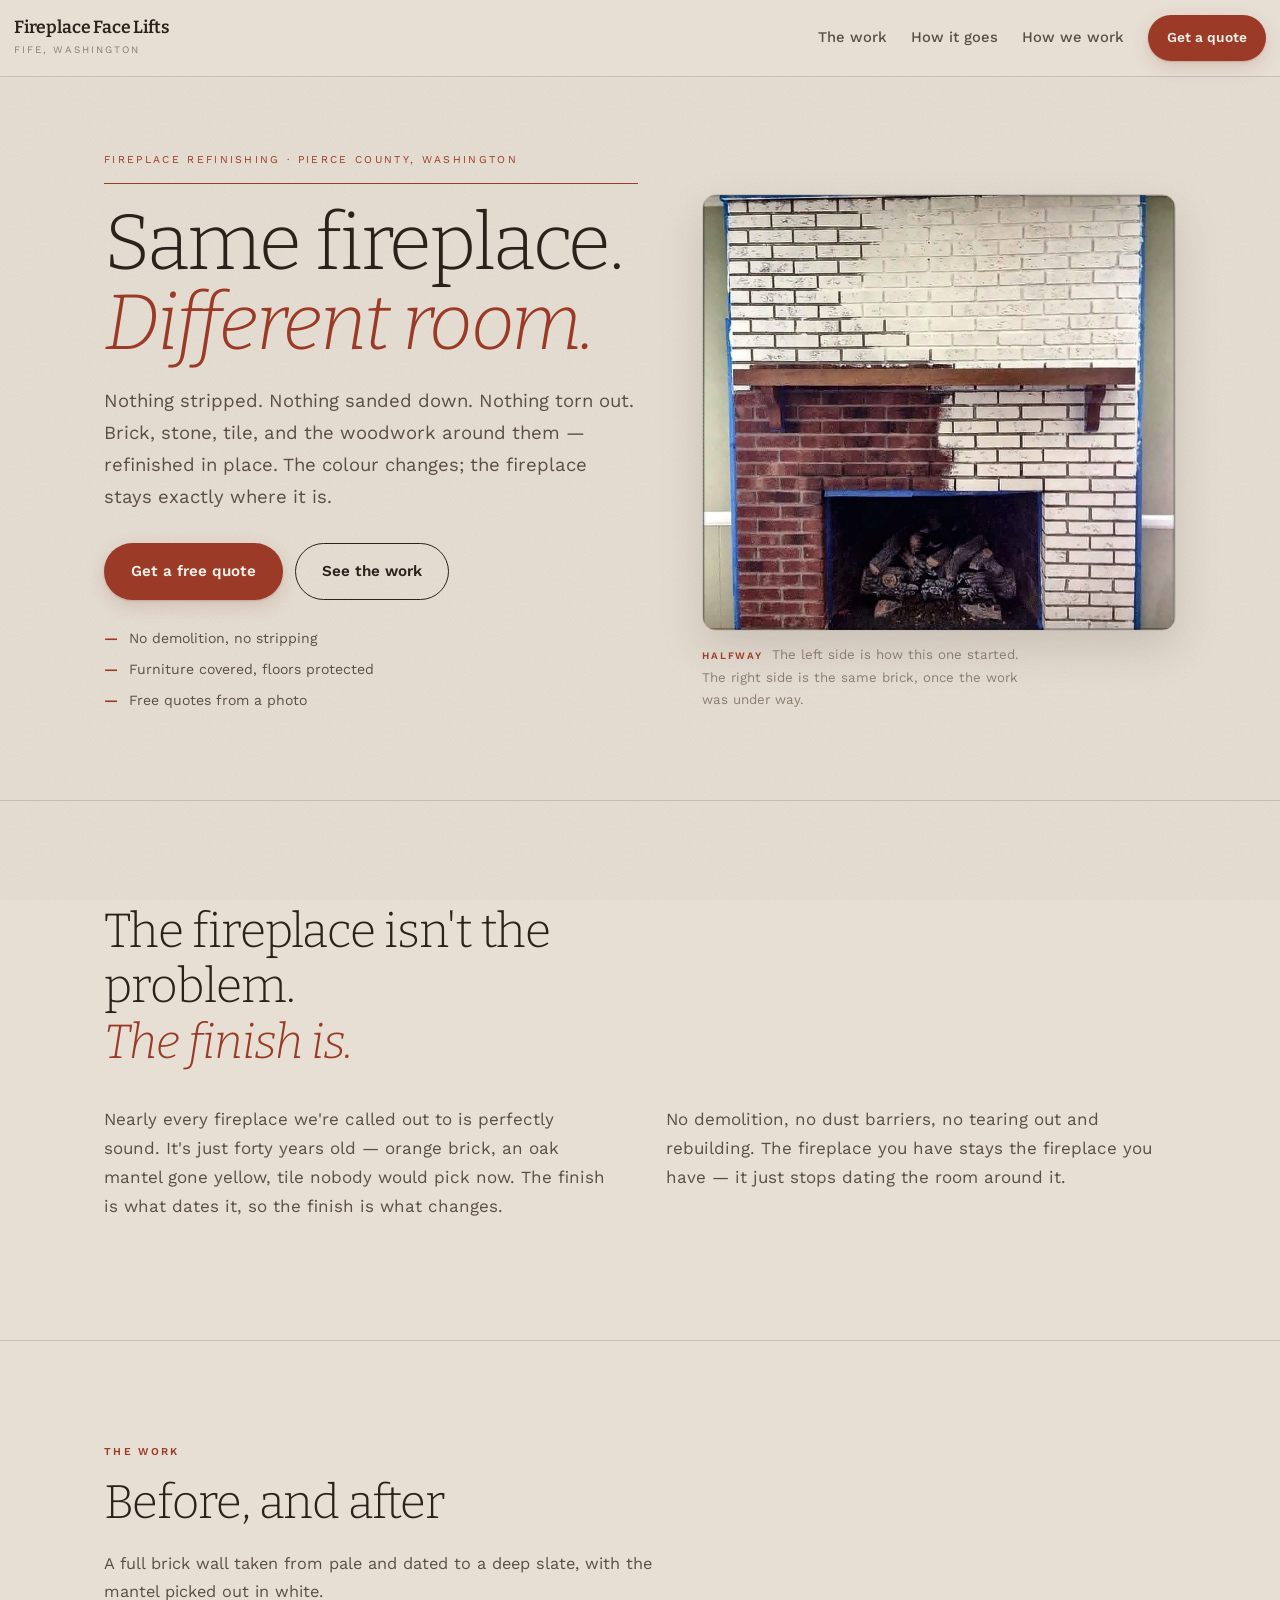
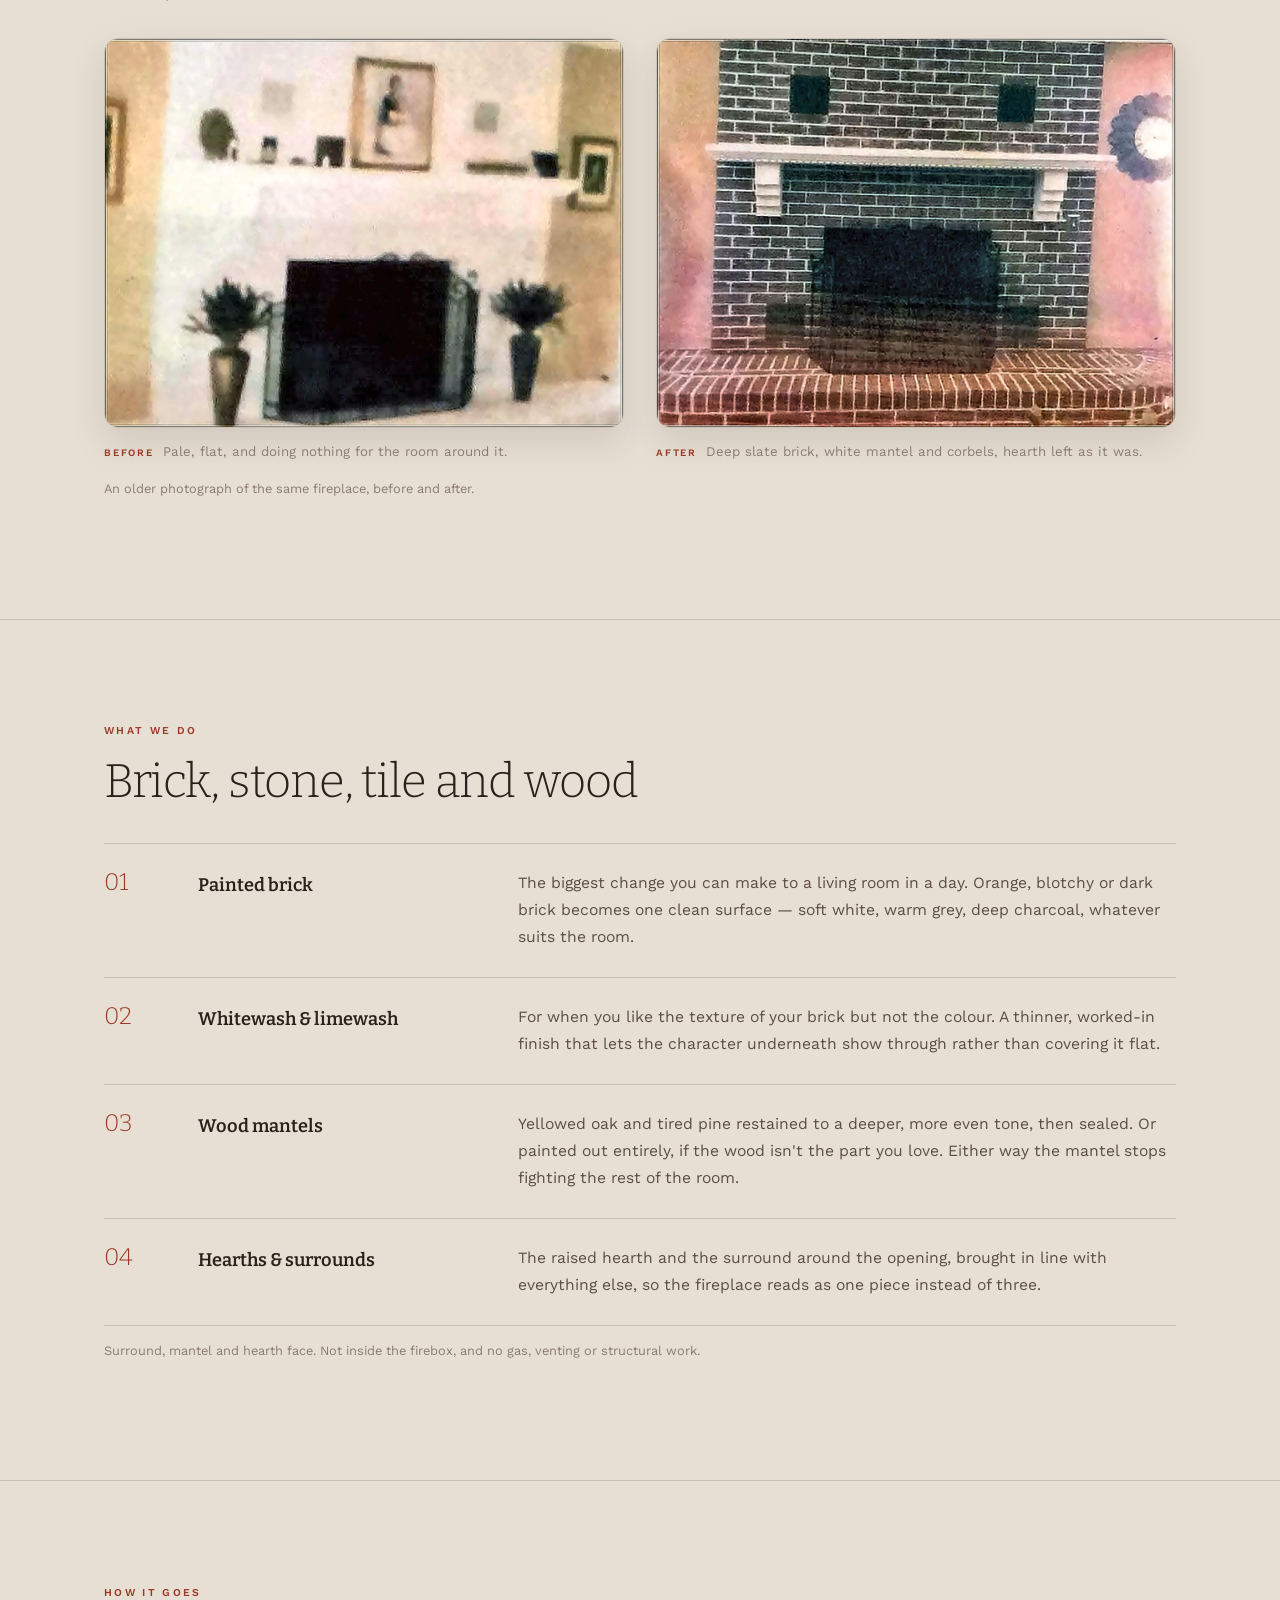
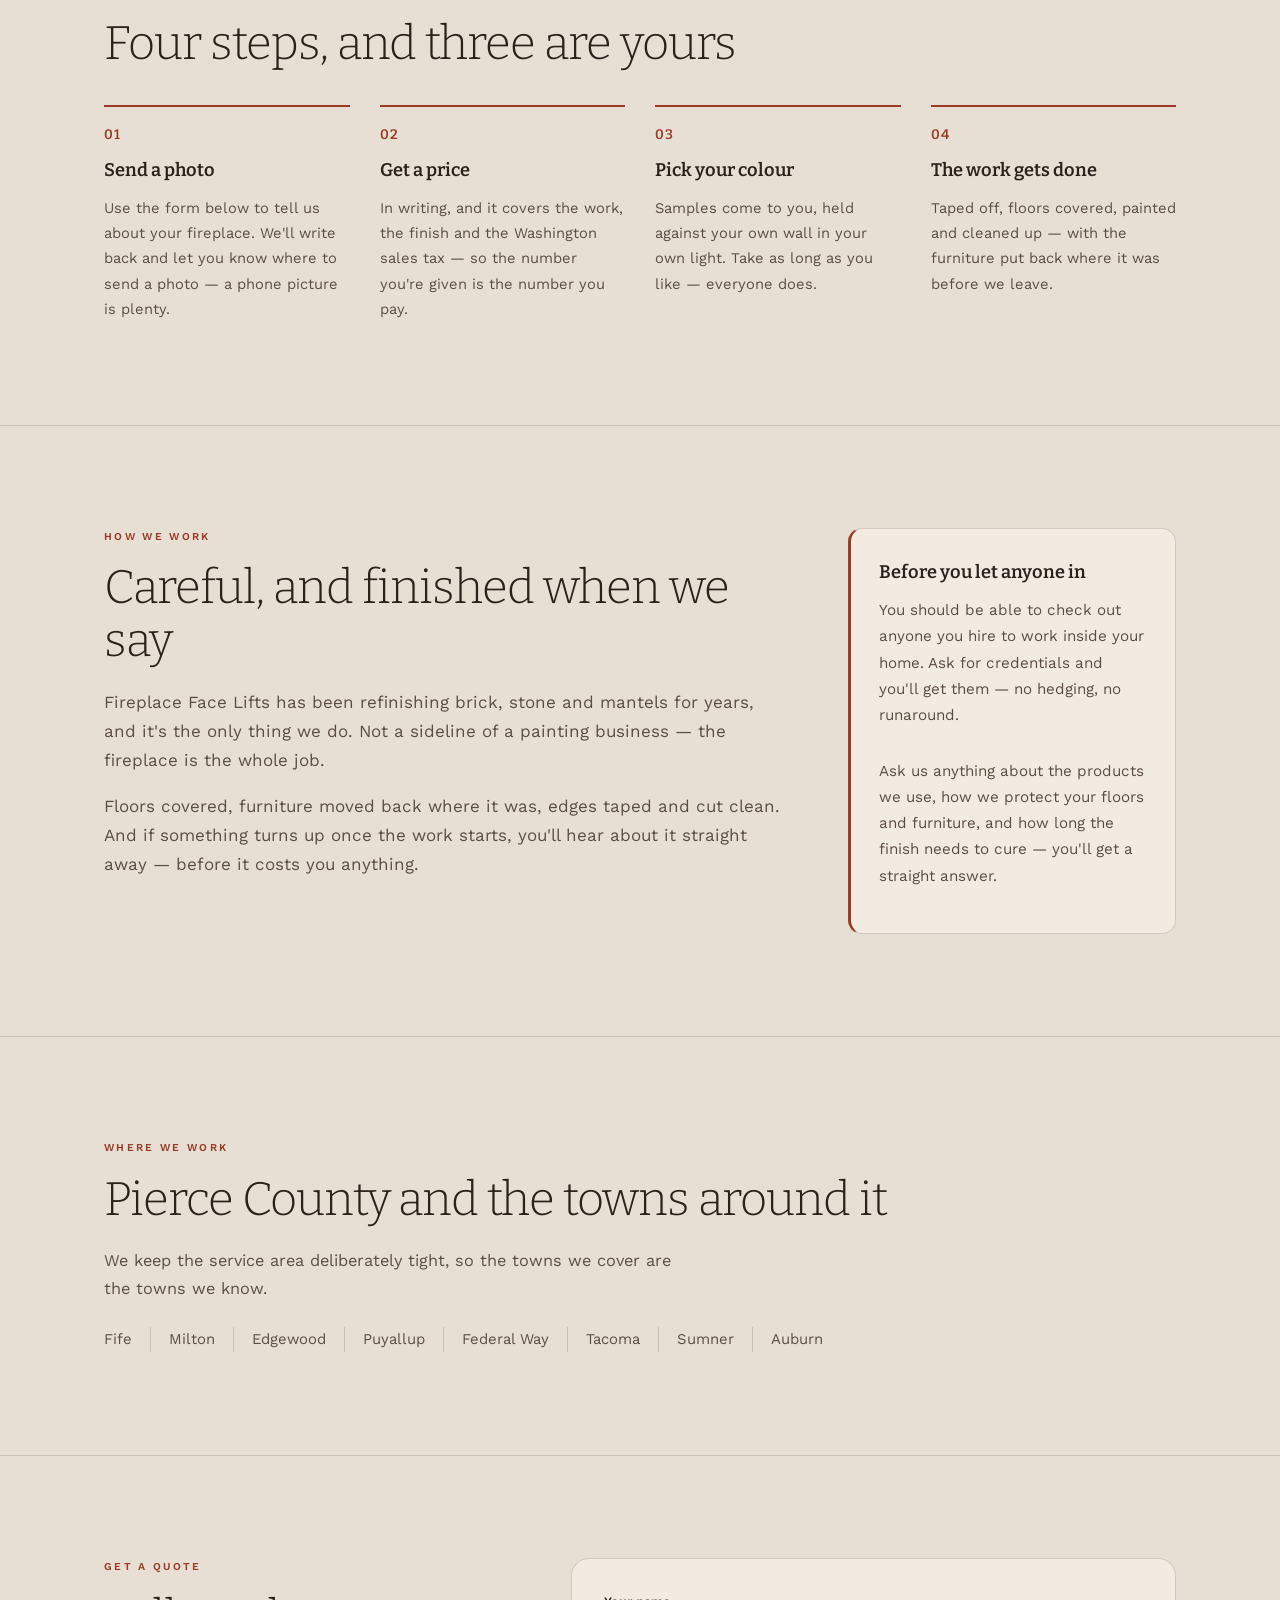
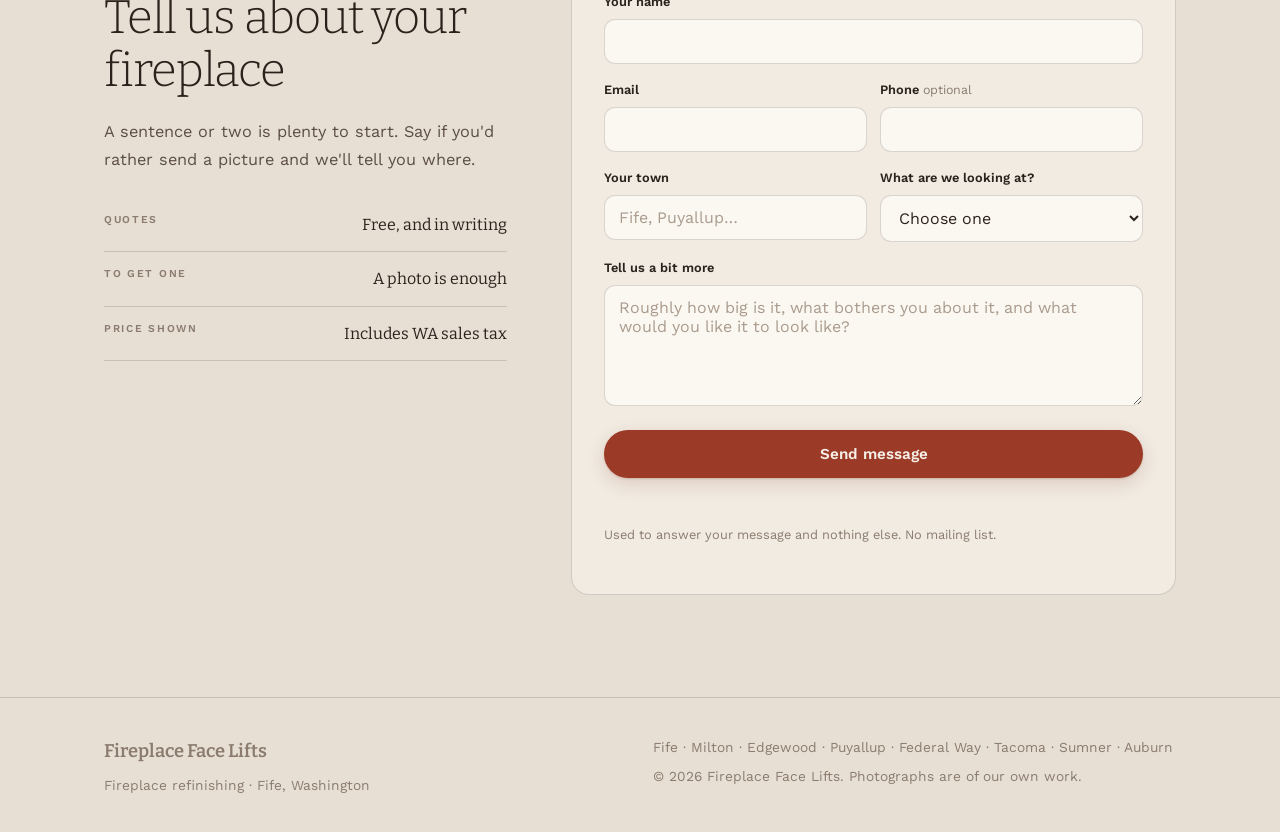
==== index.html @ c94ebce7 "Move Fireplace Face Lifts site out of the Aether & Ash repo" ====
<!DOCTYPE html>
<html lang="en">
<head>
<meta charset="utf-8">
<meta name="viewport" content="width=device-width, initial-scale=1">
<title>Fireplace Face Lifts — Fireplace Refinishing in Fife &amp; Pierce County, WA</title>
<meta name="description" content="We refinish tired fireplaces without stripping, sanding or tearing anything out — brick, stone, tile and wood mantels. Serving Fife, Milton, Edgewood, Puyallup, Federal Way and Tacoma.">
<link rel="canonical" href="https://aetherandash.digital/fireplace-facelifts">
<meta property="og:type" content="website">
<meta property="og:title" content="Fireplace Face Lifts — Pierce County, WA">
<meta property="og:description" content="Same fireplace. Different room. Brick, stone, tile and mantels refinished in place.">

<meta property="og:url" content="https://aetherandash.digital/fireplace-facelifts">
<link rel="icon" href="[data-uri]">
<link href="https://fonts.googleapis.com/css2?family=Bitter:ital,wght@0,300;0,400;0,600;1,300&family=Work+Sans:wght@400;500;600&display=swap" rel="stylesheet">
<style>

:root{
  --clay:#E7DFD4; --clay-2:#F1EBE2; --clay-3:#DAD0C2;
  --ink:#2B221C; --ink-2:#5C4E44; --ink-3:#8B7C6F;
  --brick:#9B3A26; --brick-deep:#7A2C1B; --brick-tint:rgba(155,58,38,.09);
  --rule:rgba(43,34,28,.16);
  --wrap:1160px; --pad:clamp(20px,5vw,44px);
}
*,*::before,*::after{box-sizing:border-box}
html{scroll-behavior:smooth}
@media (prefers-reduced-motion:reduce){html{scroll-behavior:auto}*{animation:none!important;transition:none!important}}
body{
  margin:0;background:var(--clay);color:var(--ink);
  font-family:"Work Sans",system-ui,sans-serif;font-size:17px;line-height:1.72;
  -webkit-font-smoothing:antialiased;overflow-x:hidden;
}
img{max-width:100%;display:block}
:focus-visible{outline:2px solid var(--brick);outline-offset:3px}
.wrap{max-width:var(--wrap);margin-inline:auto;padding-inline:var(--pad)}

/* paper grain */
body::before{content:"";position:fixed;inset:0;z-index:0;pointer-events:none;opacity:.35;
  background-image:url("data:image/svg+xml,%3Csvg xmlns='http://www.w3.org/2000/svg' width='120' height='120'%3E%3Cfilter id='n'%3E%3CfeTurbulence type='fractalNoise' baseFrequency='.9' numOctaves='4'/%3E%3C/filter%3E%3Crect width='120' height='120' filter='url(%23n)' opacity='.35'/%3E%3C/svg%3E");
  mix-blend-mode:multiply}
header,main,footer{position:relative;z-index:1}

/* nav — squared, rule-based */
.nav{position:sticky;top:0;z-index:50;display:flex;align-items:center;gap:24px;
  padding:15px var(--pad);background:rgba(231,223,212,.9);
  -webkit-backdrop-filter:blur(14px);backdrop-filter:blur(14px);
  border-bottom:1px solid var(--rule)}
.brand{margin-right:auto;text-decoration:none;color:inherit;line-height:1.15}
.brand b{display:block;font-family:Bitter,serif;font-weight:600;font-size:1.1rem;letter-spacing:-.01em}
.brand span{font-size:.62rem;letter-spacing:.2em;text-transform:uppercase;color:var(--ink-3)}
.nav a.lk{color:var(--ink-2);text-decoration:none;font-size:.92rem;font-weight:500}
.nav a.lk:hover{color:var(--brick)}
@media(max-width:820px){.nav a.lk{display:none}}

.btn{display:inline-flex;align-items:center;justify-content:center;font-weight:600;font-size:.95rem;
  padding:14px 26px;border-radius:2px;text-decoration:none;border:1.5px solid transparent;cursor:pointer;
  font-family:"Work Sans",sans-serif;transition:background-color .2s,color .2s,border-color .2s}
.btn-brick{background:var(--brick);color:#F6EFE7}
.btn-brick:hover{background:var(--brick-deep)}
.btn-out{border-color:var(--ink);color:var(--ink)}
.btn-out:hover{background:var(--ink);color:var(--clay-2)}
.btn-sm{padding:10px 18px;font-size:.86rem;white-space:nowrap}

/* hero — asymmetric editorial, tall photo right */
.hero{padding-block:clamp(36px,6vw,74px) clamp(50px,7vw,88px)}
.hgrid{display:grid;grid-template-columns:1.06fr .94fr;gap:clamp(28px,5vw,64px);align-items:end}
@media(max-width:920px){.hgrid{grid-template-columns:1fr;align-items:start}}
.rail{font-size:.66rem;letter-spacing:.22em;text-transform:uppercase;color:var(--brick);
  margin:0 0 20px;padding-bottom:14px;border-bottom:1.5px solid var(--brick)}
h1{font-family:Bitter,serif;font-weight:300;font-size:clamp(2.6rem,6.6vw,4.9rem);
  line-height:1.02;letter-spacing:-.028em;margin:0 0 22px}
h1 em{font-style:italic;font-weight:300;color:var(--brick)}
.lede{font-size:clamp(1rem,1.5vw,1.16rem);color:var(--ink-2);max-width:48ch;margin:0 0 30px}
.cta{display:flex;gap:12px;flex-wrap:wrap;margin-bottom:26px}
.marks{list-style:none;margin:0;padding:0;display:grid;gap:7px;font-size:.88rem;color:var(--ink-2)}
.marks li{display:flex;gap:11px;align-items:baseline}
.marks li::before{content:"—";color:var(--brick);font-weight:600}
.hshot img{width:100%;border:1px solid var(--rule);
  box-shadow:0 18px 44px rgba(70,50,36,.15)}
.hshot figcaption{margin-top:13px;font-size:.83rem;color:var(--ink-3);max-width:40ch}
figure{margin:0}
.tag{display:inline-block;margin-right:9px;font-size:.62rem;letter-spacing:.18em;
  text-transform:uppercase;color:var(--brick);font-weight:600}

/* sections */
section.s{padding-block:clamp(58px,8vw,110px);border-top:1px solid var(--rule)}
.eyebrow{font-size:.66rem;letter-spacing:.22em;text-transform:uppercase;color:var(--brick);margin:0 0 16px;font-weight:600}
h2{font-family:Bitter,serif;font-weight:300;font-size:clamp(1.9rem,3.8vw,2.95rem);
  line-height:1.12;letter-spacing:-.022em;margin:0 0 20px}
h3{font-family:Bitter,serif;font-weight:600;font-size:1.14rem;margin:0 0 9px}
p{margin:0 0 16px}
.dim{color:var(--ink-2)}
.sub{color:var(--ink-2);max-width:58ch;font-size:1.02rem}

.pull{font-family:Bitter,serif;font-weight:300;font-size:clamp(1.8rem,4.2vw,3rem);
  line-height:1.16;letter-spacing:-.022em;max-width:19ch;margin:0 0 34px}
.pull em{font-style:italic;color:var(--brick)}
.two{display:grid;grid-template-columns:1fr 1fr;gap:clamp(22px,4vw,52px)}
@media(max-width:760px){.two{grid-template-columns:1fr}}

/* work */
.pair{display:grid;grid-template-columns:1fr 1fr;gap:clamp(16px,3vw,32px);margin-top:32px}
@media(max-width:760px){.pair{grid-template-columns:1fr}}
.plate img{border:1px solid var(--rule);box-shadow:0 14px 34px rgba(70,50,36,.13)}
.plate figcaption{margin-top:13px;font-size:.83rem;color:var(--ink-3)}

/* services — numbered rules */
.svc{margin-top:34px;border-top:1px solid var(--rule)}
.svc>div{display:grid;grid-template-columns:56px minmax(0,.3fr) minmax(0,.7fr);
  gap:clamp(12px,3vw,38px);padding:26px 0;border-bottom:1px solid var(--rule)}
@media(max-width:760px){.svc>div{grid-template-columns:38px 1fr;gap:8px 16px}
  .svc>div p{grid-column:2}}
.svc .n{font-family:Bitter,serif;font-size:1.5rem;font-weight:300;color:var(--brick);line-height:1}
.svc h3{margin:0}
.svc p{margin:0;color:var(--ink-2);font-size:.98rem}

/* steps */
.steps{list-style:none;margin:34px 0 0;padding:0;display:grid;grid-template-columns:repeat(4,1fr);gap:clamp(16px,2.5vw,30px)}
@media(max-width:940px){.steps{grid-template-columns:repeat(2,1fr)}}
@media(max-width:560px){.steps{grid-template-columns:1fr}}
.steps li{border-top:2px solid var(--brick);padding-top:16px}
.num{font-family:Bitter,serif;font-size:.86rem;font-weight:600;color:var(--brick);letter-spacing:.1em;display:block;margin-bottom:9px}
.steps p{color:var(--ink-2);font-size:.92rem;margin:0}

/* who */
.who{display:grid;grid-template-columns:1.35fr .65fr;gap:clamp(28px,5vw,64px);align-items:start}
@media(max-width:900px){.who{grid-template-columns:1fr}}
.panel{background:var(--clay-2);border:1px solid var(--rule);border-left:3px solid var(--brick);padding:28px}
.panel p{font-size:.95rem;color:var(--ink-2)}

.towns{list-style:none;margin:24px 0 0;padding:0;display:flex;flex-wrap:wrap}
.towns li{font-size:.93rem;color:var(--ink-2);padding-right:18px;margin-right:18px;border-right:1px solid var(--rule)}
.towns li:last-child{border-right:none;margin-right:0}

/* contact */
.contact{display:grid;grid-template-columns:.8fr 1.2fr;gap:clamp(28px,5vw,64px);align-items:start}
@media(max-width:900px){.contact{grid-template-columns:1fr}}
.facts{margin:24px 0 0}
.facts div{display:flex;justify-content:space-between;gap:14px;padding:13px 0;border-bottom:1px solid var(--rule)}
.facts dt{font-size:.66rem;letter-spacing:.16em;text-transform:uppercase;color:var(--ink-3);font-weight:600}
.facts dd{margin:0;font-family:Bitter,serif;font-size:1rem}
form{background:var(--clay-2);border:1px solid var(--rule);padding:clamp(22px,3vw,32px)}
label{display:block;font-size:.8rem;font-weight:600;margin-bottom:6px}
input,select,textarea{width:100%;font-family:inherit;font-size:1rem;color:var(--ink);
  background:#FBF7F1;border:1px solid var(--rule);padding:12px 14px;border-radius:2px}
input:focus,select:focus,textarea:focus{outline:none;border-color:var(--brick);box-shadow:0 0 0 3px var(--brick-tint)}
input::placeholder,textarea::placeholder{color:#A99B8D}
.f{margin-bottom:15px}
.frow{display:grid;grid-template-columns:1fr 1fr;gap:13px}
@media(max-width:560px){.frow{grid-template-columns:1fr}}
textarea{resize:vertical;min-height:112px}
.fine{font-size:.8rem;color:var(--ink-3);margin-top:14px}
.btn-block{width:100%}

footer{border-top:1px solid var(--rule);padding-block:38px 30px}
.fgrid{display:grid;grid-template-columns:1fr 1fr;gap:26px}
@media(max-width:700px){.fgrid{grid-template-columns:1fr}}
.fname{font-family:Bitter,serif;font-weight:600;font-size:1.15rem;margin:0 0 6px}
footer p{font-size:.86rem;color:var(--ink-3);margin:0 0 5px}

/* utilities */
.skip{position:absolute;left:-9999px;top:12px;z-index:200;background:var(--ink);color:var(--clay-2);padding:10px 16px;border-radius:3px;text-decoration:none}
.skip:focus{left:12px}
.opt{font-weight:400;color:var(--ink-3);font-size:.78rem}
.hp{position:absolute;left:-9999px;width:1px;height:1px;overflow:hidden}
.form-status{margin:12px 0 0;font-size:.93rem;min-height:1.3em}
.form-status.ok{color:var(--brick);font-weight:600}
.form-status.err{color:#8C2F1C;font-weight:600}
.f.invalid input,.f.invalid textarea{border-color:#8C2F1C;box-shadow:0 0 0 3px rgba(140,47,28,.1)}
.field-error{font-size:.82rem;color:#8C2F1C;margin:5px 0 0}
.direct{font-size:.95rem;color:var(--ink-2);margin:20px 0 0}
.direct a,.fname a{color:var(--brick);font-weight:600}
.cred-list{list-style:none;margin:0 0 12px;padding:0;display:grid;gap:8px}
.cred-list li{font-size:.93rem;color:var(--ink-2);display:flex;gap:9px}
.cred-list li::before{content:"✓";color:var(--brick);font-weight:700}
#footer-contact a{color:var(--brick)}

/* ══════════════════════════════════════════════════════════════════════
   MOTION & TOUCH — the iOS feel: soft radii, spring easing, quiet reveals
   ══════════════════════════════════════════════════════════════════════ */

:root{
  --spring:cubic-bezier(.32,.72,0,1);      /* iOS-like: fast out, long settle */
  --ease:cubic-bezier(.4,0,.2,1);
  --r-soft:14px;
  --r-pill:980px;
}

html{ -webkit-text-size-adjust:100%; }
body{
  -webkit-tap-highlight-color:transparent;
  overscroll-behavior-y:none;
  text-rendering:optimizeLegibility;
}
*{ -webkit-touch-callout:none }
input,textarea,select{ -webkit-touch-callout:default }

/* softer geometry than the squared draft */
.btn{ border-radius:var(--r-pill); transition:transform .38s var(--spring),
      background-color .3s var(--ease), color .3s var(--ease), border-color .3s var(--ease),
      box-shadow .38s var(--spring); }
.btn:active{ transform:scale(.965) }
.btn-brick{ box-shadow:0 1px 2px rgba(122,44,27,.2),0 6px 18px rgba(122,44,27,.16) }
.btn-brick:hover{ box-shadow:0 2px 6px rgba(122,44,27,.24),0 12px 30px rgba(122,44,27,.2) }

input,select,textarea{ border-radius:11px; transition:border-color .28s var(--ease),
  box-shadow .28s var(--ease), background-color .28s var(--ease); font-size:16px }
.plate img,.hshot img{ border-radius:var(--r-soft) }
.panel{ border-radius:var(--r-soft) }
form{ border-radius:18px }
.nav{ transition:background-color .35s var(--ease), box-shadow .35s var(--ease) }
.nav.stuck{ box-shadow:0 1px 0 var(--rule),0 10px 30px rgba(70,50,36,.07) }

.plate img,.hshot img{ transition:transform .6s var(--spring), box-shadow .6s var(--spring) }
@media (hover:hover){
  .plate:hover img{ transform:translateY(-4px) scale(1.008);
    box-shadow:0 20px 46px rgba(70,50,36,.19) }
}

.nav a.lk{ transition:color .28s var(--ease) }
.towns li{ transition:color .28s var(--ease) }

/* quiet reveal on scroll */
.reveal{ opacity:0; transform:translateY(18px);
  transition:opacity .85s var(--ease), transform .85s var(--spring) }
.reveal.in{ opacity:1; transform:none }
.reveal.d1{ transition-delay:.08s } .reveal.d2{ transition-delay:.16s }
.reveal.d3{ transition-delay:.24s } .reveal.d4{ transition-delay:.32s }

@media (prefers-reduced-motion:reduce){
  .reveal{ opacity:1!important; transform:none!important; transition:none!important }
  .btn:active{ transform:none }
}

/* ══════════════════════════════════════════════════════════════════════
   MOBILE
   ══════════════════════════════════════════════════════════════════════ */
@media (max-width:900px){
  body{ font-size:16.5px }
  section.s{ padding-block:clamp(44px,10vw,72px) }
  .hero{ padding-block:26px 44px }
  .hgrid{ gap:30px }
  h1{ font-size:clamp(2.35rem,10.5vw,3.4rem) }
  h2{ font-size:clamp(1.72rem,6.6vw,2.3rem) }
  .pull{ font-size:clamp(1.62rem,7.4vw,2.4rem); max-width:none }
  .lede{ font-size:1.03rem }
  .cta{ gap:10px }
  .btn{ padding:15px 24px }
}

@media (max-width:640px){
  .nav{ padding:11px 14px; gap:12px }
  .brand b{ font-size:1rem } .brand span{ font-size:.57rem; letter-spacing:.16em }
  .btn-sm{ padding:11px 16px; font-size:.85rem }
  .cta .btn{ flex:1 1 auto; min-width:0 }
  .facts div{ flex-direction:column; gap:2px; align-items:flex-start }
  .towns li{ padding-right:14px; margin-right:14px; font-size:.9rem }
  .plate figcaption,.hshot figcaption{ font-size:.85rem }
  form{ padding:20px }
  .svc>div{ padding:20px 0 }
  .steps li{ padding-top:14px }
}

@media (max-width:380px){
  .brand span{ display:none }
  h1{ font-size:2.15rem }
  .cta{ flex-direction:column } .cta .btn{ width:100% }
  .wrap{ padding-inline:17px }
}

/* respect the notch / home indicator */
@supports(padding:max(0px)){
  .nav{ padding-left:max(14px,env(safe-area-inset-left));
        padding-right:max(14px,env(safe-area-inset-right)) }
  footer{ padding-bottom:max(30px,env(safe-area-inset-bottom)) }
}

/* keep any before/after pair on a single baseline */
.pair .plate img{ aspect-ratio:4/3; object-fit:cover; width:100%; height:auto }

img{ height:auto }

</style>
</head>
<body>

<a class="skip" href="#top">Skip to content</a>
<header class="nav">
  <a class="brand" href="#top"><b>Fireplace Face Lifts</b><span>Fife, Washington</span></a>
  <a class="lk" href="#work">The work</a>
  <a class="lk" href="#how">How it goes</a>
  <a class="lk" href="#who">How we work</a>
  <a class="btn btn-brick btn-sm" href="#contact">Get a quote</a>
</header>

<main id="top">

<section class="hero"><div class="wrap hgrid">
  <div>
    <p class="rail">Fireplace refinishing · Pierce County, Washington</p>
    <h1>Same fireplace.<br><em>Different room.</em></h1>
    <p class="lede">Nothing stripped. Nothing sanded down. Nothing torn out. Brick, stone, tile, and the woodwork around them — refinished in place. The colour changes; the fireplace stays exactly where it is.</p>
    <div class="cta">
      <a class="btn btn-brick" href="#contact">Get a free quote</a>
      <a class="btn btn-out" href="#work">See the work</a>
    </div>
    <ul class="marks"><li>No demolition, no stripping</li><li>Furniture covered, floors protected</li><li>Free quotes from a photo</li></ul>
  </div>
  <figure class="hshot reveal">
    <img src="[data-uri]" alt="A red brick fireplace halfway through being painted white, blue painter's tape still masking the edges">
    <figcaption><span class="tag">Halfway</span>The left side is how this one started. The right side is the same brick, once the work was under way.</figcaption>
  </figure>
</div></section>

<section class="s"><div class="wrap">
  <p class="pull reveal">The fireplace isn't the problem.<br><em>The finish is.</em></p>
  <div class="two reveal">
    <p class="dim">Nearly every fireplace we're called out to is perfectly sound. It's just forty years old — orange brick, an oak mantel gone yellow, tile nobody would pick now. The finish is what dates it, so the finish is what changes.</p>
    <p class="dim">No demolition, no dust barriers, no tearing out and rebuilding. The fireplace you have stays the fireplace you have — it just stops dating the room around it.</p>
  </div>
</div></section>

<section class="s" id="work"><div class="wrap">
  <p class="eyebrow">The work</p>
  <h2>Before, and after</h2>
  <p class="sub">A full brick wall taken from pale and dated to a deep slate, with the mantel picked out in white.</p>
  <div class="pair">
    <figure class="plate reveal">
      <img src="[data-uri]" width="1240" height="929" loading="lazy" decoding="async"
           alt="A pale brick fireplace with a raised hearth, before refinishing">
      <figcaption><span class="tag">Before</span>Pale, flat, and doing nothing for the room around it.</figcaption>
    </figure>
    <figure class="plate reveal">
      <img src="[data-uri]" width="1240" height="929" loading="lazy" decoding="async"
           alt="The same fireplace refinished in a deep slate tone with a white painted mantel and corbels">
      <figcaption><span class="tag">After</span>Deep slate brick, white mantel and corbels, hearth left as it was.</figcaption>
    </figure>
  </div>
  <p class="fine">An older photograph of the same fireplace, before and after.</p>
</div></section>

<section class="s"><div class="wrap">
  <p class="eyebrow">What we do</p>
  <h2>Brick, stone, tile and wood</h2>
  <div class="svc" reveal>
    <div class="reveal"><span class="n">01</span><h3>Painted brick</h3><p>The biggest change you can make to a living room in a day. Orange, blotchy or dark brick becomes one clean surface — soft white, warm grey, deep charcoal, whatever suits the room.</p></div>
    <div class="reveal"><span class="n">02</span><h3>Whitewash &amp; limewash</h3><p>For when you like the texture of your brick but not the colour. A thinner, worked-in finish that lets the character underneath show through rather than covering it flat.</p></div>
    <div class="reveal"><span class="n">03</span><h3>Wood mantels</h3><p>Yellowed oak and tired pine restained to a deeper, more even tone, then sealed. Or painted out entirely, if the wood isn't the part you love. Either way the mantel stops fighting the rest of the room.</p></div>
    <div class="reveal"><span class="n">04</span><h3>Hearths &amp; surrounds</h3><p>The raised hearth and the surround around the opening, brought in line with everything else, so the fireplace reads as one piece instead of three.</p></div>
  </div>
  <p class="fine">Surround, mantel and hearth face. Not inside the firebox, and no gas, venting or structural work.</p>
</div></section>

<section class="s" id="how"><div class="wrap">
  <p class="eyebrow">How it goes</p>
  <h2>Four steps, and three are yours</h2>
  <ol class="steps" reveal>
    <li class="reveal"><span class="num">01</span><h3>Send a photo</h3><p id="step-one-copy">Use the form below to tell us about your fireplace. We'll write back and let you know where to send a photo — a phone picture is plenty.</p></li>
    <li class="reveal"><span class="num">02</span><h3>Get a price</h3><p>In writing, and it covers the work, the finish and the Washington sales tax — so the number you're given is the number you pay.</p></li>
    <li class="reveal"><span class="num">03</span><h3>Pick your colour</h3><p>Samples come to you, held against your own wall in your own light. Take as long as you like — everyone does.</p></li>
    <li class="reveal"><span class="num">04</span><h3>The work gets done</h3><p>Taped off, floors covered, painted and cleaned up — with the furniture put back where it was before we leave.</p></li>
  </ol>
</div></section>

<section class="s" id="who"><div class="wrap who">
  <div>
    <p class="eyebrow">How we work</p>
    <h2>Careful, and finished when we say</h2>
    <p class="dim">Fireplace Face Lifts has been refinishing brick, stone and mantels for years, and it's the only thing we do. Not a sideline of a painting business — the fireplace is the whole job.</p>
    <p class="dim">Floors covered, furniture moved back where it was, edges taped and cut clean. And if something turns up once the work starts, you'll hear about it straight away — before it costs you anything.</p>
  </div>
  <aside class="panel" reveal>
    <h3>Before you let anyone in</h3>
    <p>You should be able to check out anyone you hire to work inside your home. Ask for credentials and you'll get them — no hedging, no runaround.</p>
    <ul class="cred-list" id="cred-list"></ul>
    <p class="fine" id="cred-note">Ask us anything about the products we use, how we protect your floors and furniture, and how long the finish needs to cure — you'll get a straight answer.</p>
  </aside>
</div></section>

<section class="s"><div class="wrap">
  <p class="eyebrow">Where we work</p>
  <h2>Pierce County and the towns around it</h2>
  <p class="sub">We keep the service area deliberately tight, so the towns we cover are the towns we know.</p>
  <ul class="towns reveal"><li>Fife</li><li>Milton</li><li>Edgewood</li><li>Puyallup</li><li>Federal Way</li><li>Tacoma</li><li>Sumner</li><li>Auburn</li></ul>
</div></section>

<section class="s" id="contact"><div class="wrap contact">
  <div>
    <p class="eyebrow">Get a quote</p>
    <h2>Tell us about your fireplace</h2>
    <p class="sub">A sentence or two is plenty to start. Say if you'd rather send a picture and we'll tell you where.</p>
    <dl class="facts">
      <div><dt>Quotes</dt><dd>Free, and in writing</dd></div>
      <div><dt>To get one</dt><dd>A photo is enough</dd></div>
      <div><dt>Price shown</dt><dd>Includes WA sales tax</dd></div>
    </dl>
  </div>
  <form id="contact-form" class="reveal" novalidate>
    <div class="f"><label for="b1">Your name</label><input id="b1" name="name" type="text" autocomplete="name" required maxlength="120"></div>
    <div class="frow">
      <div class="f"><label for="b2">Email</label><input id="b2" name="email" type="email" autocomplete="email" required maxlength="200"></div>
      <div class="f"><label for="b3">Phone <span class="opt">optional</span></label><input id="b3" name="phone" type="tel" autocomplete="tel" maxlength="40"></div>
    </div>
    <div class="frow">
      <div class="f"><label for="b4">Your town</label><input id="b4" name="city" type="text" autocomplete="address-level2" maxlength="80" placeholder="Fife, Puyallup…"></div>
      <div class="f"><label for="b5">What are we looking at?</label>
        <select id="b5" name="project"><option value="">Choose one</option><option>Painted brick</option><option>Whitewash or limewash</option><option>Mantel</option><option>Hearth or surround</option><option>Not sure yet</option></select></div>
    </div>
    <div class="f"><label for="b6">Tell us a bit more</label><textarea id="b6" name="body" rows="5" required maxlength="4000" placeholder="Roughly how big is it, what bothers you about it, and what would you like it to look like?"></textarea></div>
    <div class="hp" aria-hidden="true"><label for="b7">Website</label><input id="b7" name="website" type="text" tabindex="-1" autocomplete="off"></div>
    <button class="btn btn-brick btn-block" type="submit" id="submit-btn">Send message</button>
    <p class="form-status" id="form-status" role="status" aria-live="polite"></p>
    <p class="fine">Used to answer your message and nothing else. No mailing list.</p>
  </form>
</div></section>

</main>

<footer><div class="wrap fgrid">
  <div><p class="fname">Fireplace Face Lifts</p><p>Fireplace refinishing · Fife, Washington</p></div>
  <div><p>Fife · Milton · Edgewood · Puyallup · Federal Way · Tacoma · Sumner · Auburn</p><p id="footer-reg"></p><p>&copy; <span id="year">2026</span> Fireplace Face Lifts. Photographs are of our own work.</p></div>
</div></footer>

<script>
/* ==========================================================================
   Fireplace Face Lifts — site behaviour

   ▸ EDIT THE CONFIG BLOCK BELOW. Nothing else needs touching.
   ▸ Credential flags stay OFF until the registration actually exists.
   ▸ PHOTO RULE: only ever publish photographs of your own completed work.
   ========================================================================== */

const CONFIG = {

  // (intentionally no owner name — see README, "Personal safety")

  /* ---- How people get in touch ---------------------------------------
     Leave phone null until the Google Voice number is live. Setting it
     switches the site over to offering text-a-photo.                   */
  phone:       null,           // e.g. "(253) 555-0148"  — GOOGLE VOICE ONLY, never a personal cell
  phoneDigits: null,           // e.g. "12535550148"  — used for tel: links
  email:       null,           // no public email until the domain + Resend are live

  /* ---- Where the contact form sends -----------------------------------
     Two ways to run the form:

     A) web3formsKey — for the site hosted anywhere static, with no backend.
        Get a key free in about two minutes at web3forms.com: enter the
        address the messages should land at, and the key arrives by email.
        No account, no card, 250 messages a month.

     B) leave it null — the form posts to /api/contact instead, which is the
        proper Cloudflare setup with the D1 database and the dashboard.

     If a key is set it wins, so clear it once the real deployment is live. */
  web3formsKey: "44dc9435-28ea-44d5-9a40-d77f2fb11036",

  /* ---- Legal / trust lines --------------------------------------------
     KEEP EVERY ONE false UNTIL THE PAPERWORK IS REAL. Advertising a
     credential you don't hold is its own violation, separate from not
     holding it. See README.                                            */
  credentials: {
    contractorRegistered: false,   // L&I specialty contractor registration
    contractorNumber:     null,    // WA requires this in advertising once issued
    bonded:               false,
    insured:              false,
    leadSafeCertified:    false,   // Dept. of Commerce RRP
  },

  /* ---- Adding new work ------------------------------------------------
     Photographs live in assets/work/ and sit directly in index.html
     inside the #work section. To add a project, copy an existing
     <figure class="archive"> block and swap src / width / height /
     alt / caption. Nothing needs changing in here.                     */
};

/* ========================================================================== */

document.addEventListener("DOMContentLoaded", () => {
  paintYear();
  renderStepOne();
  renderContactLines();
  renderCredentials();
  wireForm();
  wireMotion();
});

/* ---- footer year -------------------------------------------------------- */
function paintYear() {
  const el = document.getElementById("year");
  if (el) el.textContent = new Date().getFullYear();
}

/* ---- step one adapts to whether a phone number exists yet --------------- */
function renderStepOne() {
  const el = document.getElementById("step-one-copy");
  if (!el) return;
  el.textContent = CONFIG.phone
    ? "Text a picture of your fireplace, or use the form below. A phone photo is plenty — most jobs can be priced without a visit at all."
    : "Use the form below to tell us about your fireplace. We'll write back and let you know where to send a photo — a phone picture is plenty.";
}

/* ---- contact lines ------------------------------------------------------ */
function renderContactLines() {
  const bits = [];
  if (CONFIG.phone && CONFIG.phoneDigits) bits.push(`<a href="tel:+${CONFIG.phoneDigits}">${CONFIG.phone}</a>`);
  if (CONFIG.email) bits.push(`<a href="mailto:${CONFIG.email}">${CONFIG.email}</a>`);

  const direct = document.getElementById("direct-contact");
  if (direct) {
    if (bits.length) direct.innerHTML = `Rather skip the form? ${bits.join(" or ")}.`;
    else direct.remove();
  }

  const foot = document.getElementById("footer-contact");
  if (foot) {
    if (bits.length) foot.innerHTML = bits.join(" · ");
    else foot.remove();
  }
}

/* ---- credential lines (hidden unless explicitly switched on) ------------ */
function renderCredentials() {
  const c    = CONFIG.credentials;
  const list = document.getElementById("cred-list");
  const note = document.getElementById("cred-note");
  const reg  = document.getElementById("footer-reg");
  const items = [];

  if (c.contractorRegistered) {
    items.push(c.contractorNumber
      ? `Registered contractor in Washington State — ${c.contractorNumber}`
      : "Registered contractor in Washington State");
  }
  if (c.bonded)            items.push("Bonded");
  if (c.insured)           items.push("Carries general liability insurance");
  if (c.leadSafeCertified) items.push("Lead-safe certified for pre-1978 homes");

  if (list) {
    if (items.length) {
      list.innerHTML = items.map(t => `<li>${t}</li>`).join("");
      if (note) note.textContent = "Ask and we'll send the paperwork through before any work starts.";
    } else {
      list.innerHTML = "";
      if (note) note.textContent =
        "Ask us anything about the products we use, how we protect your floors and furniture, and how long the finish needs to cure — you'll get a straight answer.";
    }
  }

  // WA requires the registration number in advertising once it exists.
  if (reg) reg.textContent = c.contractorNumber
    ? `WA Contractor Registration ${c.contractorNumber}`
    : "";
}

/* ---- scroll reveal + sticky nav shadow ---------------------------------- */
function wireMotion() {
  const reduce = window.matchMedia("(prefers-reduced-motion: reduce)").matches;
  const items = document.querySelectorAll(".reveal");

  if (reduce || !("IntersectionObserver" in window)) {
    items.forEach(el => el.classList.add("in"));
  } else {
    const io = new IntersectionObserver((entries) => {
      entries.forEach(e => {
        if (!e.isIntersecting) return;
        e.target.classList.add("in");
        io.unobserve(e.target);
      });
    }, { rootMargin: "0px 0px -8% 0px", threshold: 0.06 });

    items.forEach((el, i) => {
      // stagger siblings so groups cascade rather than snapping in together
      const sibs = el.parentElement ? [...el.parentElement.children].filter(c => c.classList.contains("reveal")) : [];
      const idx = sibs.indexOf(el);
      if (idx > 0 && idx < 5) el.classList.add("d" + idx);
      io.observe(el);
    });
  }

  const nav = document.querySelector(".nav");
  if (nav) {
    const onScroll = () => nav.classList.toggle("stuck", window.scrollY > 8);
    onScroll();
    window.addEventListener("scroll", onScroll, { passive: true });
  }
}

/* ---- contact form ------------------------------------------------------- */
function wireForm() {
  const form   = document.getElementById("contact-form");
  const status = document.getElementById("form-status");
  const btn    = document.getElementById("submit-btn");
  if (!form) return;

  form.addEventListener("submit", async (e) => {
    e.preventDefault();
    clearErrors(form);

    const data = Object.fromEntries(new FormData(form).entries());
    const problems = validate(data);

    if (problems.length) {
      problems.forEach(p => markError(form, p.field, p.message));
      setStatus(status, "Please check the highlighted fields.", "err");
      form.querySelector(".f.invalid input, .f.invalid textarea")?.focus();
      return;
    }

    btn.disabled = true;
    btn.textContent = "Sending…";
    setStatus(status, "", "");

    try {
      const useWeb3 = Boolean(CONFIG.web3formsKey);

      const url = useWeb3 ? "https://api.web3forms.com/submit" : "/api/contact";
      const payload = useWeb3
        ? {
            access_key: CONFIG.web3formsKey,
            subject: `Fireplace enquiry from ${data.name}${data.city ? " in " + data.city : ""}`,
            from_name: "Fireplace Face Lifts website",
            name: data.name,
            email: data.email,
            phone: data.phone || "not given",
            town: data.city || "not given",
            project: data.project || "not said",
            message: data.body,
            botcheck: data.website || "",
          }
        : data;

      const res = await fetch(url, {
        method: "POST",
        headers: { "Content-Type": "application/json", Accept: "application/json" },
        body: JSON.stringify(payload),
      });
      const out = await res.json().catch(() => ({}));

      const ok = useWeb3 ? out.success : (res.ok && out.ok);
      if (!ok) throw new Error(out.message || out.error || "Something went wrong.");

      form.reset();
      setStatus(status, "Thanks — that's come through. We'll be in touch.", "ok");
      btn.textContent = "Message sent";
    } catch (err) {
      setStatus(status, CONFIG.email
        ? `That didn't send. Please email ${CONFIG.email} and we'll pick it up there.`
        : "That didn't send. Please check your connection and try once more.", "err");
      btn.disabled = false;
      btn.textContent = "Send message";
    }
  });
}

function validate(d) {
  const out = [];
  if (!d.name || d.name.trim().length < 2)
    out.push({ field: "name", message: "Please tell us your name." });
  if (!d.email || !/^[^\s@]+@[^\s@]+\.[^\s@]{2,}$/.test(d.email.trim()))
    out.push({ field: "email", message: "We need a working email to reply to." });
  if (!d.body || d.body.trim().length < 10)
    out.push({ field: "body", message: "A sentence or two about the fireplace, please." });
  return out;
}

function markError(form, fieldName, message) {
  const input = form.querySelector(`[name="${fieldName}"]`);
  if (!input) return;
  const wrap = input.closest(".f");
  wrap?.classList.add("invalid");
  input.setAttribute("aria-invalid", "true");
  if (wrap && !wrap.querySelector(".field-error")) {
    const p = document.createElement("p");
    p.className = "field-error";
    p.textContent = message;
    wrap.appendChild(p);
  }
}

function clearErrors(form) {
  form.querySelectorAll(".f.invalid").forEach(w => w.classList.remove("invalid"));
  form.querySelectorAll(".field-error").forEach(e => e.remove());
  form.querySelectorAll("[aria-invalid]").forEach(i => i.removeAttribute("aria-invalid"));
}

function setStatus(el, text, kind) {
  if (!el) return;
  el.textContent = text;
  el.className = "form-status" + (kind ? " " + kind : "");
}

</script>
</body>
</html>
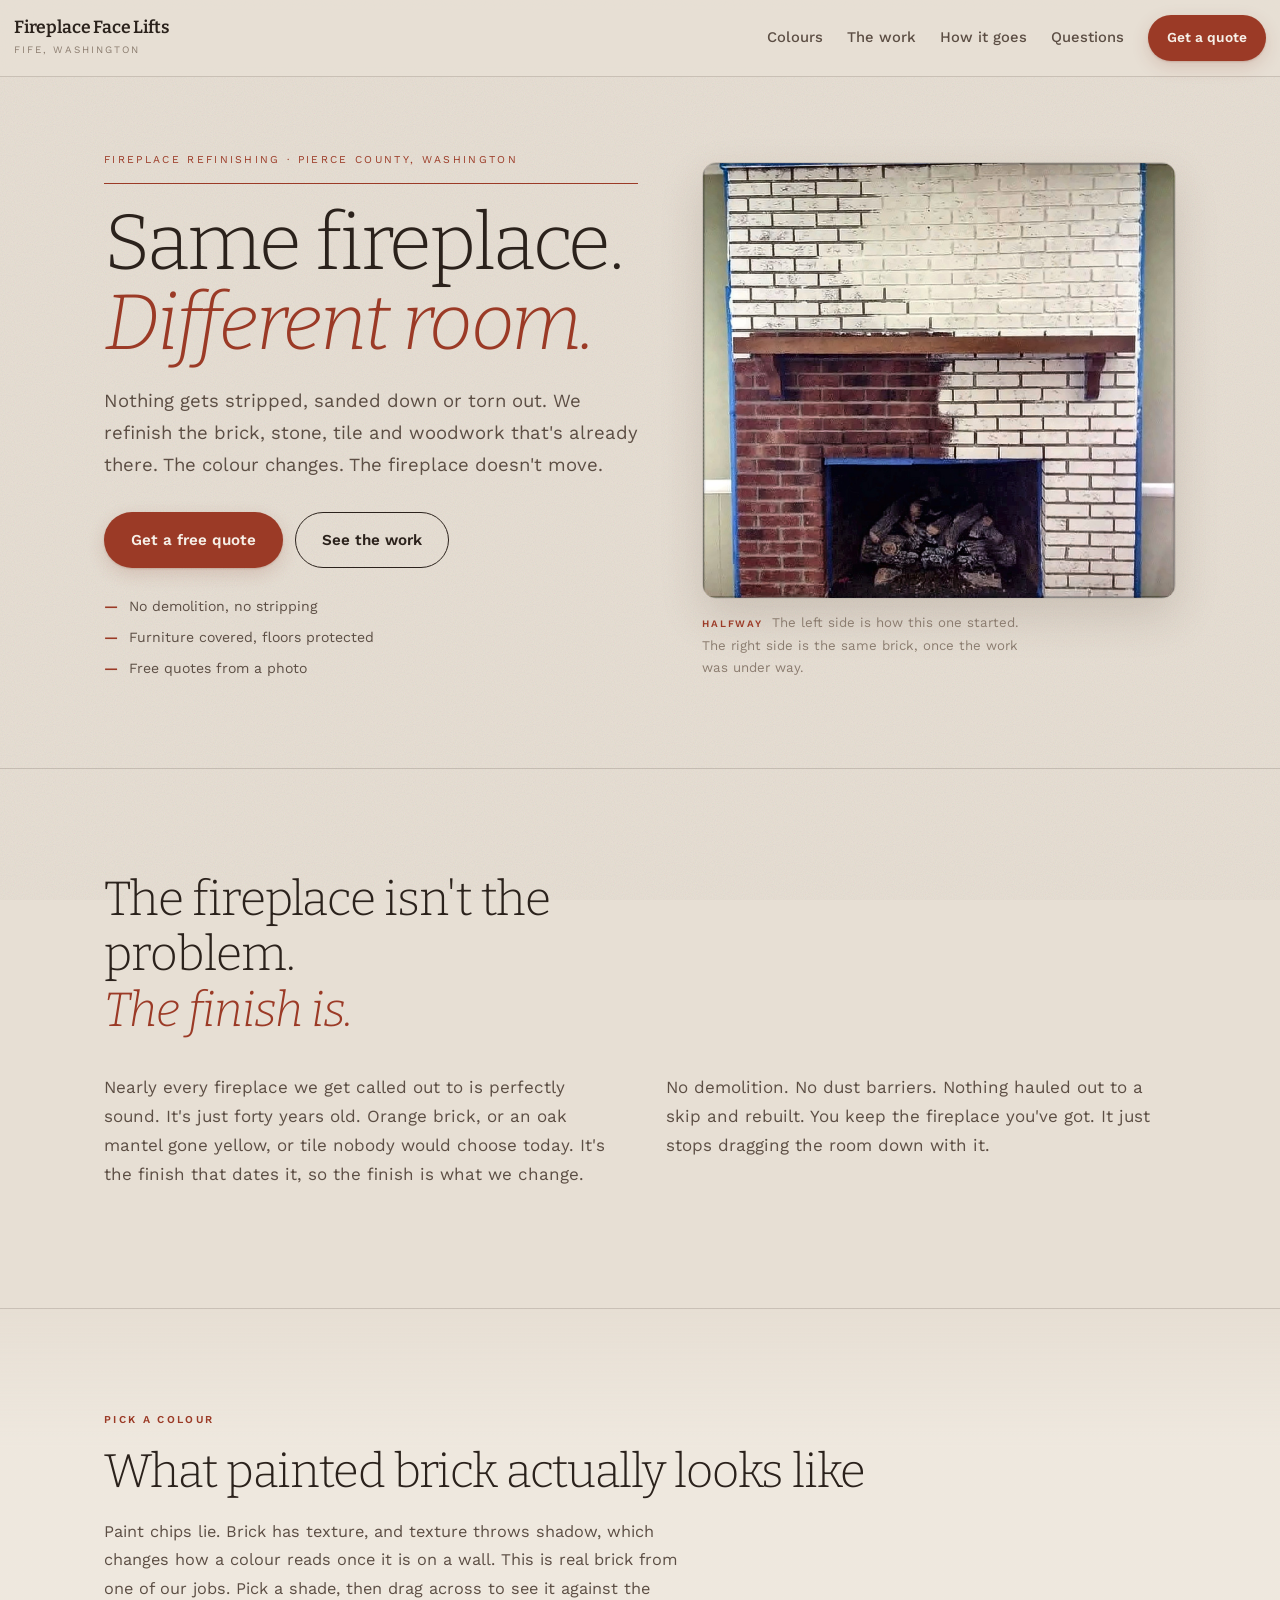
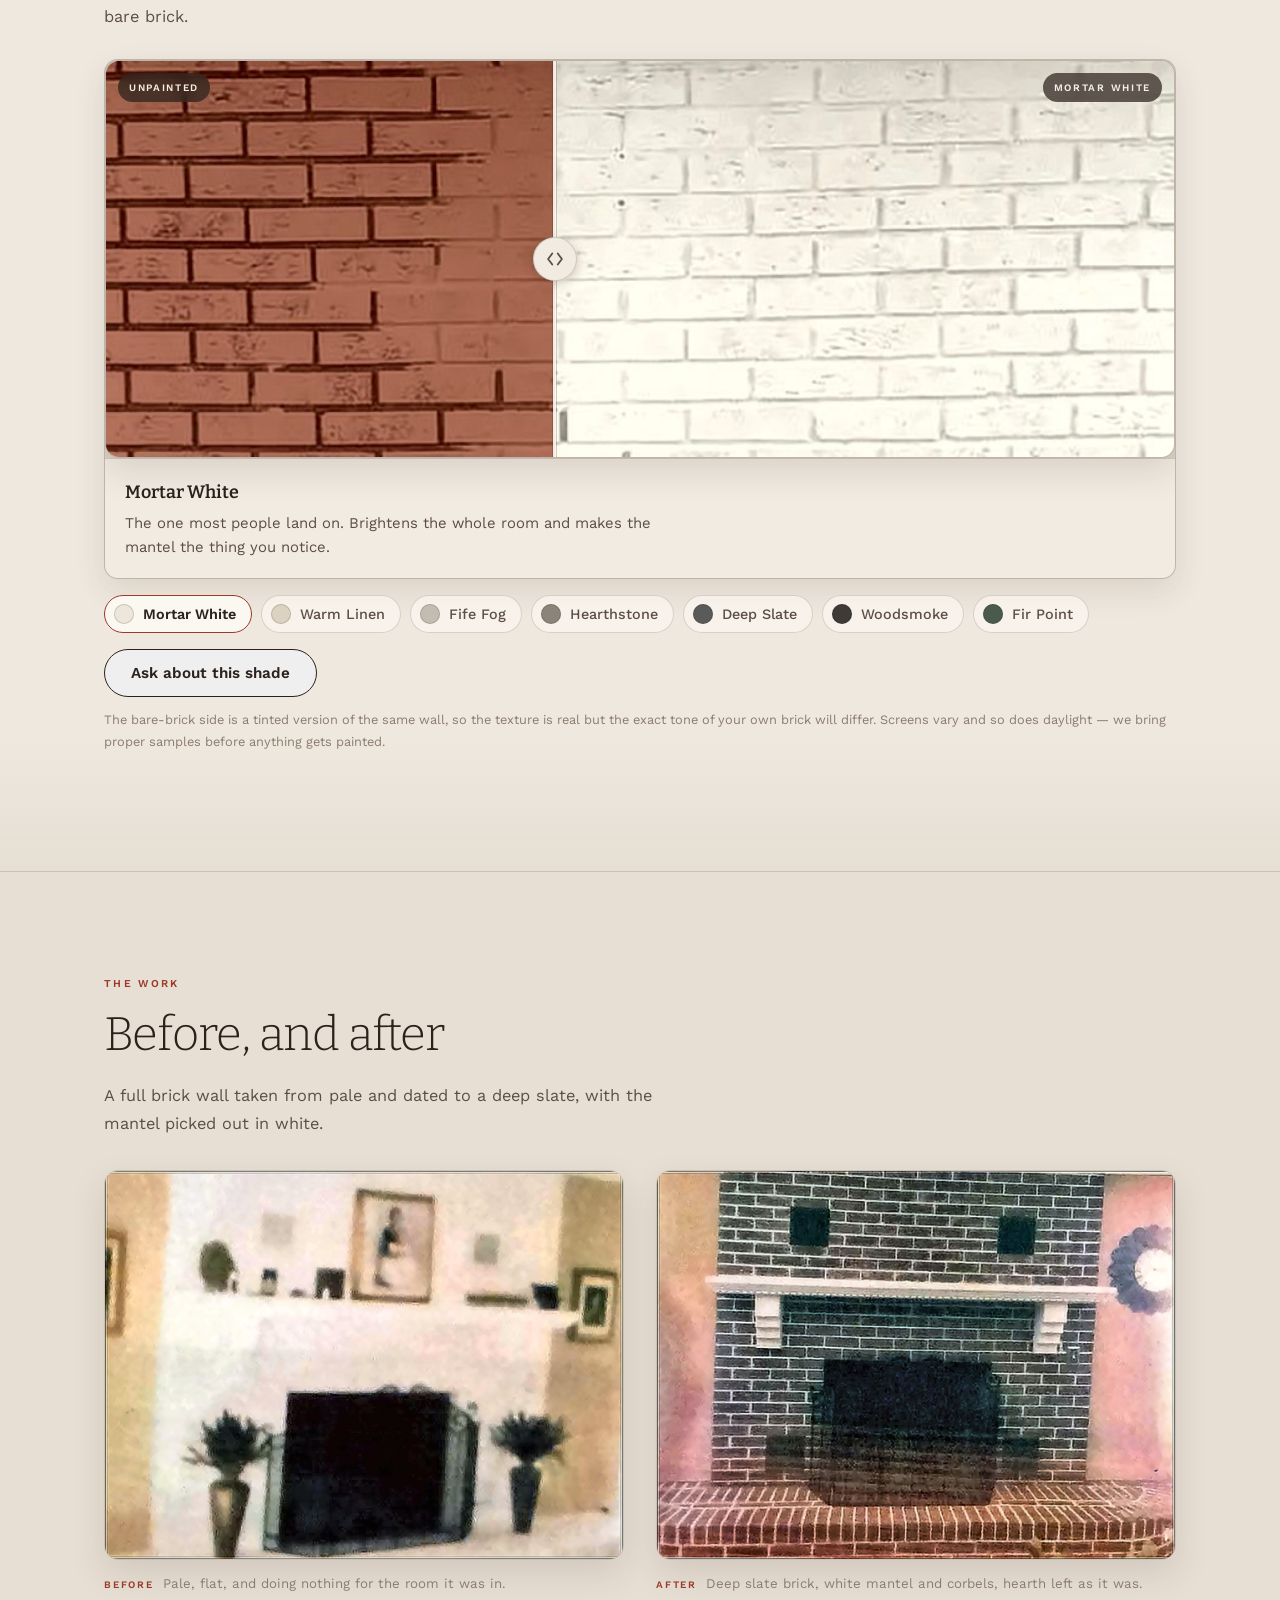
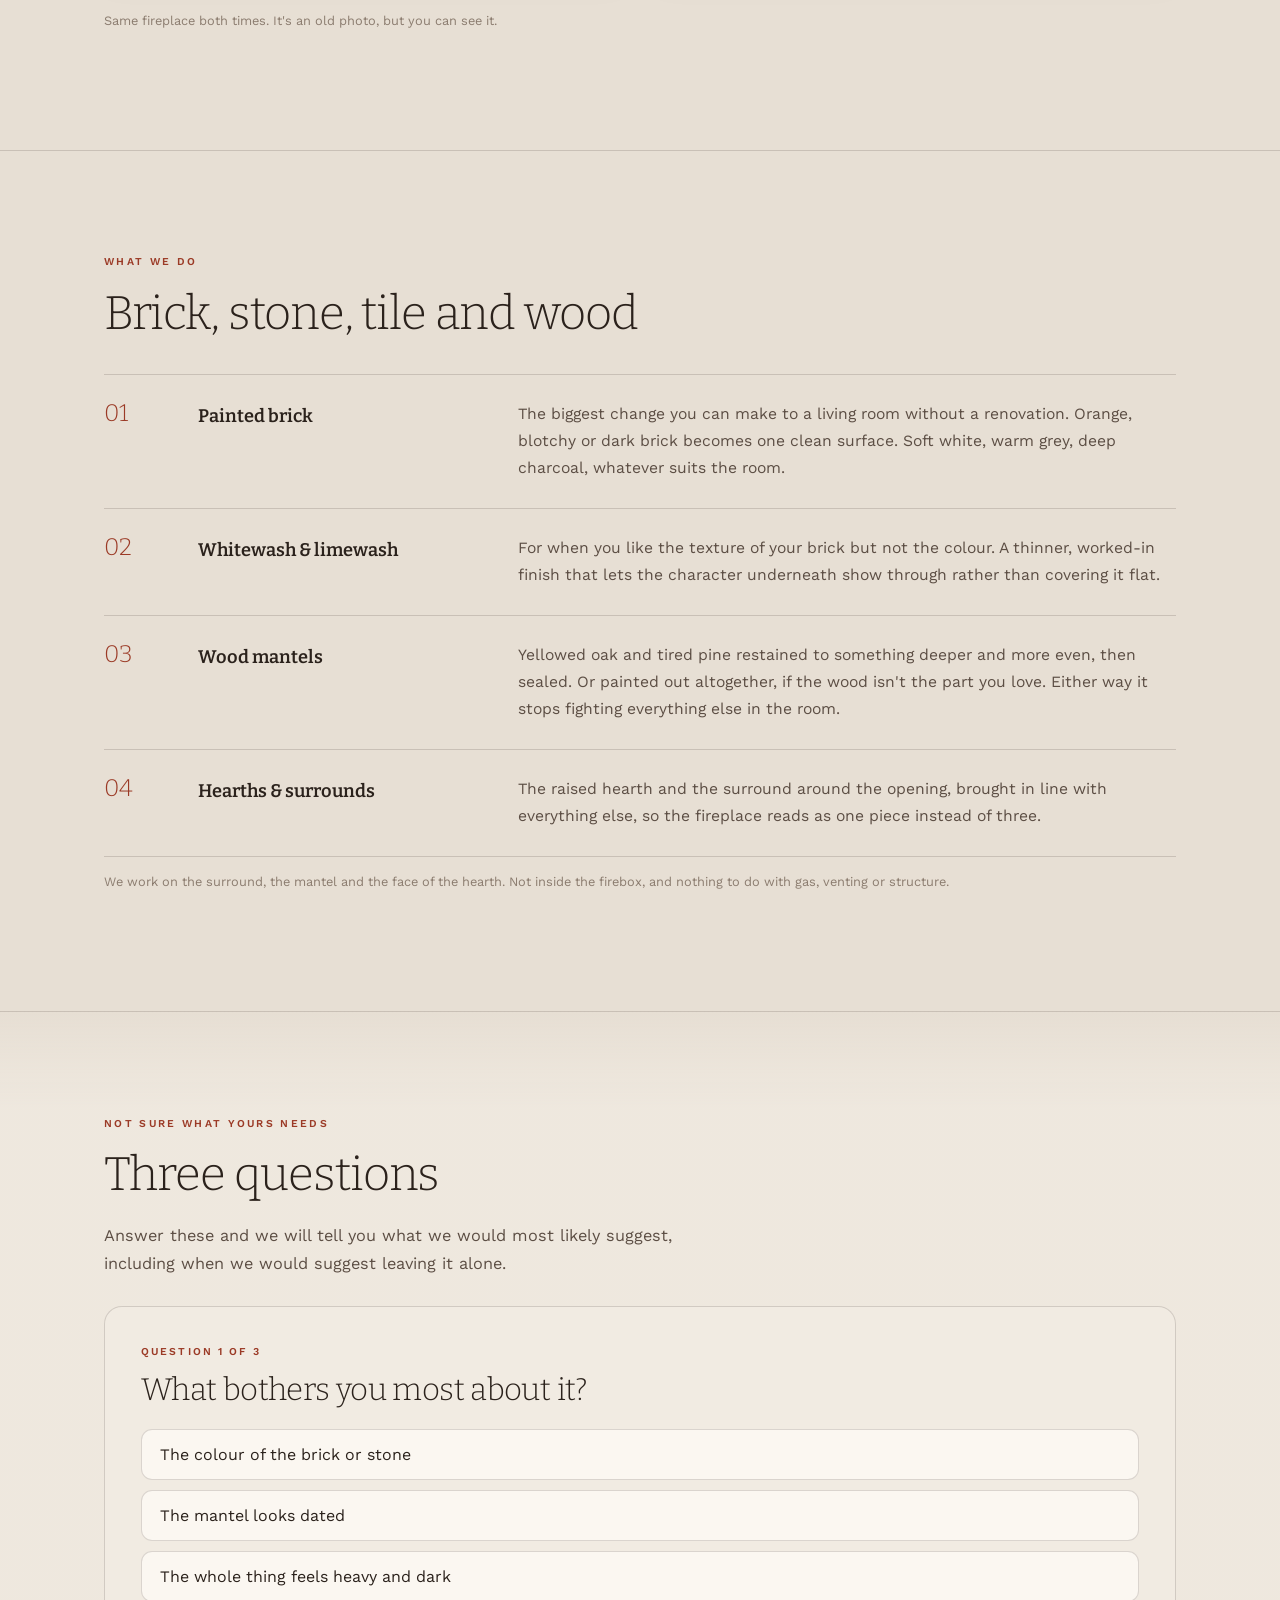
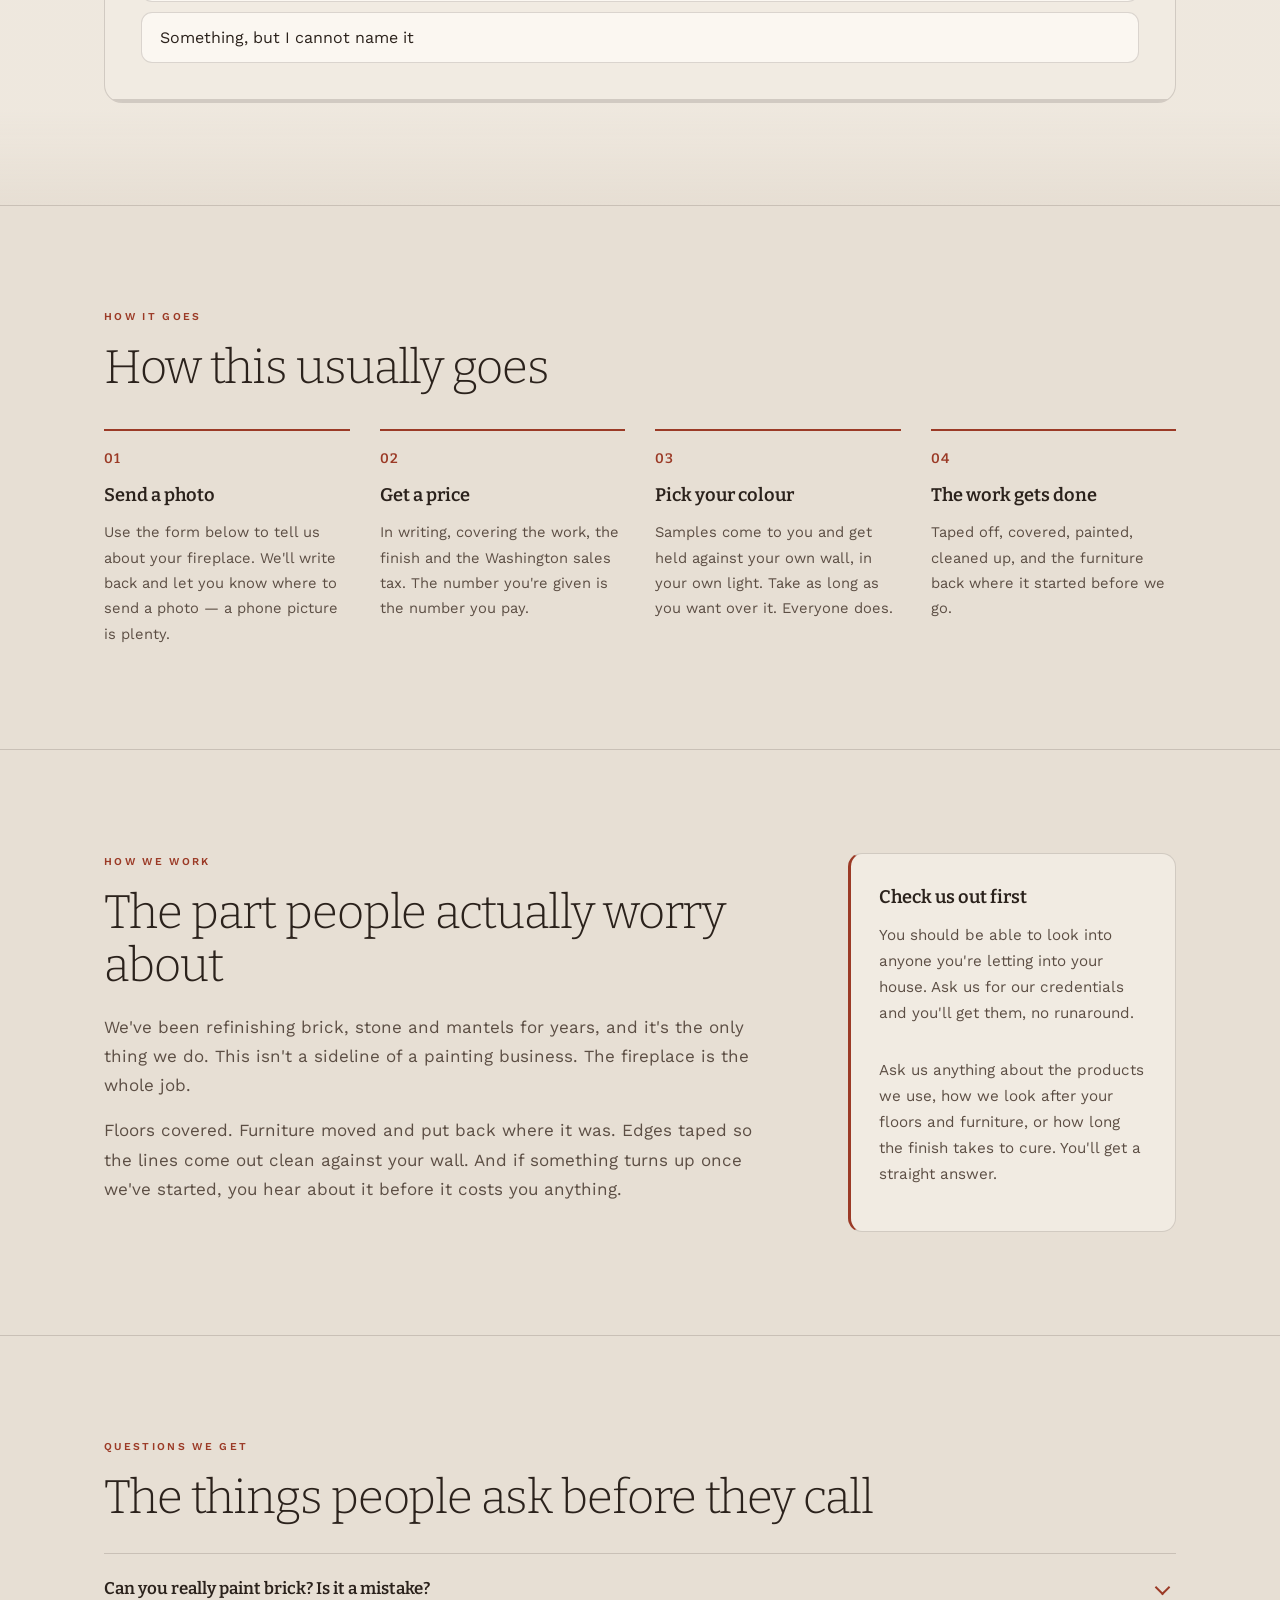
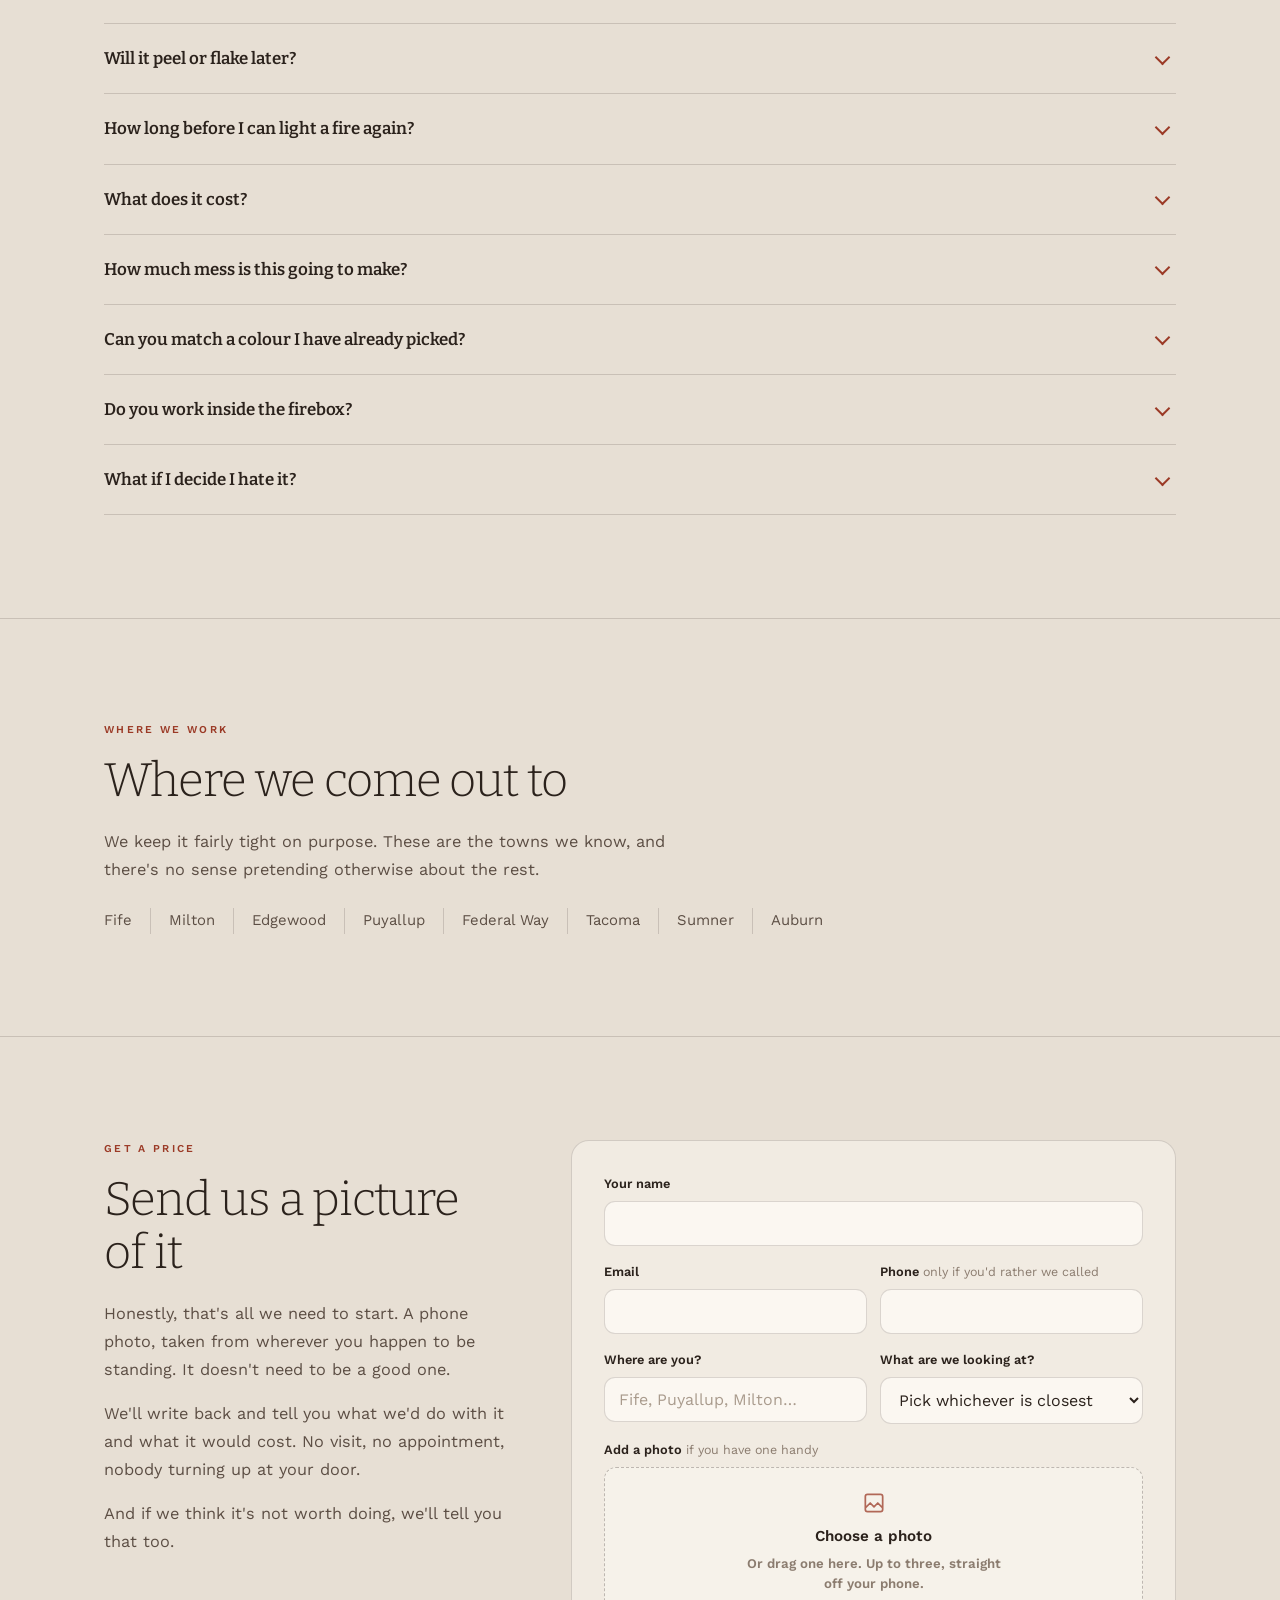
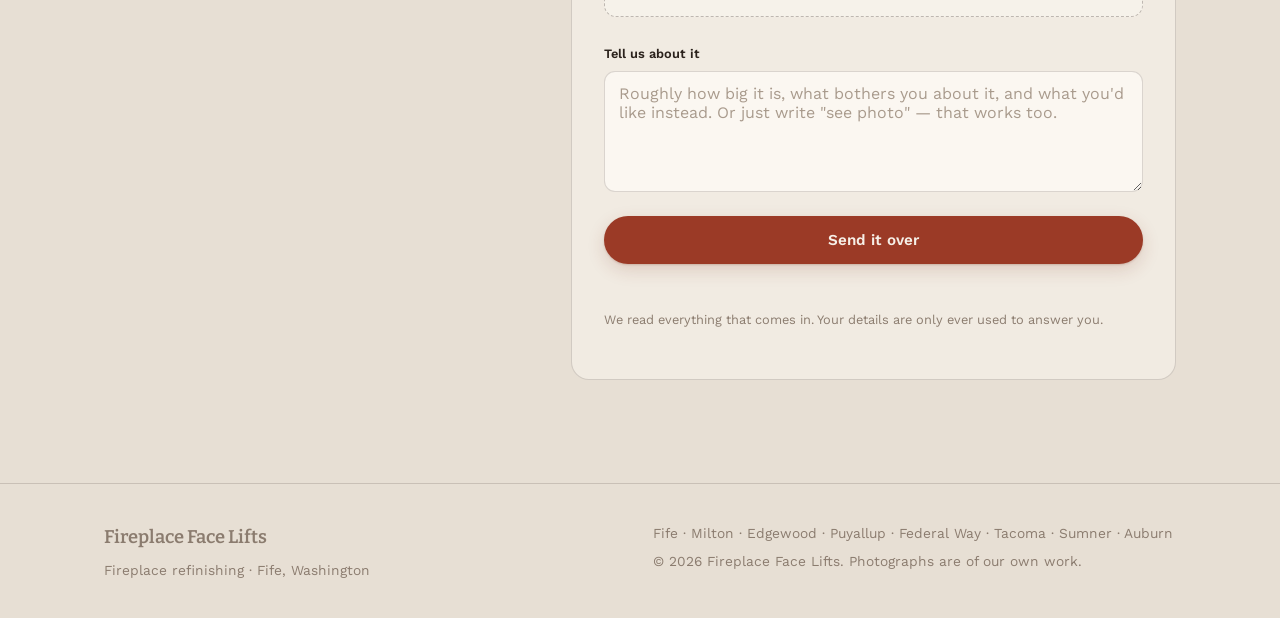
==== commit 6fec0439: "Add colour picker, quiz, FAQ; auto-detect backend - Colour picker: 7 shades on real brick from the j" ====
--- a/index.html
+++ b/index.html
@@ -5,291 +5,38 @@
 <meta name="viewport" content="width=device-width, initial-scale=1">
 <title>Fireplace Face Lifts — Fireplace Refinishing in Fife &amp; Pierce County, WA</title>
 <meta name="description" content="We refinish tired fireplaces without stripping, sanding or tearing anything out — brick, stone, tile and wood mantels. Serving Fife, Milton, Edgewood, Puyallup, Federal Way and Tacoma.">
-<link rel="canonical" href="https://aetherandash.digital/fireplace-facelifts">
+<link rel="canonical" href="https://fireplacefacelifts.com/">
 <meta property="og:type" content="website">
+<meta property="og:site_name" content="Fireplace Face Lifts">
+<meta property="og:locale" content="en_US">
+<meta property="og:image" content="https://aetherandash.digital/fireplace-facelifts-card.jpg">
+<meta property="og:image:secure_url" content="https://aetherandash.digital/fireplace-facelifts-card.jpg">
+<meta property="og:image:type" content="image/jpeg">
+<meta property="og:image:width" content="1200">
+<meta property="og:image:height" content="630">
+<meta property="og:image:alt" content="Fireplace Face Lifts — a brick fireplace halfway through being painted white">
+<meta name="twitter:card" content="summary_large_image">
+<meta name="twitter:title" content="Fireplace Face Lifts — Fife, Washington">
+<meta name="twitter:description" content="Same fireplace. Different room. Brick, stone, tile and wood mantels refinished in place.">
+<meta name="twitter:image" content="https://aetherandash.digital/fireplace-facelifts-card.jpg">
+<meta name="theme-color" content="#E7DFD4">
+<link rel="apple-touch-icon" href="https://aetherandash.digital/fireplace-facelifts-icon.png">
 <meta property="og:title" content="Fireplace Face Lifts — Pierce County, WA">
 <meta property="og:description" content="Same fireplace. Different room. Brick, stone, tile and mantels refinished in place.">
-
-<meta property="og:url" content="https://aetherandash.digital/fireplace-facelifts">
-<link rel="icon" href="[data-uri]">
+<meta property="og:url" content="https://fireplacefacelifts.com/">
+<link rel="icon" href="assets/favicon.svg" type="image/svg+xml">
 <link href="https://fonts.googleapis.com/css2?family=Bitter:ital,wght@0,300;0,400;0,600;1,300&family=Work+Sans:wght@400;500;600&display=swap" rel="stylesheet">
-<style>
-
-:root{
-  --clay:#E7DFD4; --clay-2:#F1EBE2; --clay-3:#DAD0C2;
-  --ink:#2B221C; --ink-2:#5C4E44; --ink-3:#8B7C6F;
-  --brick:#9B3A26; --brick-deep:#7A2C1B; --brick-tint:rgba(155,58,38,.09);
-  --rule:rgba(43,34,28,.16);
-  --wrap:1160px; --pad:clamp(20px,5vw,44px);
-}
-*,*::before,*::after{box-sizing:border-box}
-html{scroll-behavior:smooth}
-@media (prefers-reduced-motion:reduce){html{scroll-behavior:auto}*{animation:none!important;transition:none!important}}
-body{
-  margin:0;background:var(--clay);color:var(--ink);
-  font-family:"Work Sans",system-ui,sans-serif;font-size:17px;line-height:1.72;
-  -webkit-font-smoothing:antialiased;overflow-x:hidden;
-}
-img{max-width:100%;display:block}
-:focus-visible{outline:2px solid var(--brick);outline-offset:3px}
-.wrap{max-width:var(--wrap);margin-inline:auto;padding-inline:var(--pad)}
-
-/* paper grain */
-body::before{content:"";position:fixed;inset:0;z-index:0;pointer-events:none;opacity:.35;
-  background-image:url("data:image/svg+xml,%3Csvg xmlns='http://www.w3.org/2000/svg' width='120' height='120'%3E%3Cfilter id='n'%3E%3CfeTurbulence type='fractalNoise' baseFrequency='.9' numOctaves='4'/%3E%3C/filter%3E%3Crect width='120' height='120' filter='url(%23n)' opacity='.35'/%3E%3C/svg%3E");
-  mix-blend-mode:multiply}
-header,main,footer{position:relative;z-index:1}
-
-/* nav — squared, rule-based */
-.nav{position:sticky;top:0;z-index:50;display:flex;align-items:center;gap:24px;
-  padding:15px var(--pad);background:rgba(231,223,212,.9);
-  -webkit-backdrop-filter:blur(14px);backdrop-filter:blur(14px);
-  border-bottom:1px solid var(--rule)}
-.brand{margin-right:auto;text-decoration:none;color:inherit;line-height:1.15}
-.brand b{display:block;font-family:Bitter,serif;font-weight:600;font-size:1.1rem;letter-spacing:-.01em}
-.brand span{font-size:.62rem;letter-spacing:.2em;text-transform:uppercase;color:var(--ink-3)}
-.nav a.lk{color:var(--ink-2);text-decoration:none;font-size:.92rem;font-weight:500}
-.nav a.lk:hover{color:var(--brick)}
-@media(max-width:820px){.nav a.lk{display:none}}
-
-.btn{display:inline-flex;align-items:center;justify-content:center;font-weight:600;font-size:.95rem;
-  padding:14px 26px;border-radius:2px;text-decoration:none;border:1.5px solid transparent;cursor:pointer;
-  font-family:"Work Sans",sans-serif;transition:background-color .2s,color .2s,border-color .2s}
-.btn-brick{background:var(--brick);color:#F6EFE7}
-.btn-brick:hover{background:var(--brick-deep)}
-.btn-out{border-color:var(--ink);color:var(--ink)}
-.btn-out:hover{background:var(--ink);color:var(--clay-2)}
-.btn-sm{padding:10px 18px;font-size:.86rem;white-space:nowrap}
-
-/* hero — asymmetric editorial, tall photo right */
-.hero{padding-block:clamp(36px,6vw,74px) clamp(50px,7vw,88px)}
-.hgrid{display:grid;grid-template-columns:1.06fr .94fr;gap:clamp(28px,5vw,64px);align-items:end}
-@media(max-width:920px){.hgrid{grid-template-columns:1fr;align-items:start}}
-.rail{font-size:.66rem;letter-spacing:.22em;text-transform:uppercase;color:var(--brick);
-  margin:0 0 20px;padding-bottom:14px;border-bottom:1.5px solid var(--brick)}
-h1{font-family:Bitter,serif;font-weight:300;font-size:clamp(2.6rem,6.6vw,4.9rem);
-  line-height:1.02;letter-spacing:-.028em;margin:0 0 22px}
-h1 em{font-style:italic;font-weight:300;color:var(--brick)}
-.lede{font-size:clamp(1rem,1.5vw,1.16rem);color:var(--ink-2);max-width:48ch;margin:0 0 30px}
-.cta{display:flex;gap:12px;flex-wrap:wrap;margin-bottom:26px}
-.marks{list-style:none;margin:0;padding:0;display:grid;gap:7px;font-size:.88rem;color:var(--ink-2)}
-.marks li{display:flex;gap:11px;align-items:baseline}
-.marks li::before{content:"—";color:var(--brick);font-weight:600}
-.hshot img{width:100%;border:1px solid var(--rule);
-  box-shadow:0 18px 44px rgba(70,50,36,.15)}
-.hshot figcaption{margin-top:13px;font-size:.83rem;color:var(--ink-3);max-width:40ch}
-figure{margin:0}
-.tag{display:inline-block;margin-right:9px;font-size:.62rem;letter-spacing:.18em;
-  text-transform:uppercase;color:var(--brick);font-weight:600}
-
-/* sections */
-section.s{padding-block:clamp(58px,8vw,110px);border-top:1px solid var(--rule)}
-.eyebrow{font-size:.66rem;letter-spacing:.22em;text-transform:uppercase;color:var(--brick);margin:0 0 16px;font-weight:600}
-h2{font-family:Bitter,serif;font-weight:300;font-size:clamp(1.9rem,3.8vw,2.95rem);
-  line-height:1.12;letter-spacing:-.022em;margin:0 0 20px}
-h3{font-family:Bitter,serif;font-weight:600;font-size:1.14rem;margin:0 0 9px}
-p{margin:0 0 16px}
-.dim{color:var(--ink-2)}
-.sub{color:var(--ink-2);max-width:58ch;font-size:1.02rem}
-
-.pull{font-family:Bitter,serif;font-weight:300;font-size:clamp(1.8rem,4.2vw,3rem);
-  line-height:1.16;letter-spacing:-.022em;max-width:19ch;margin:0 0 34px}
-.pull em{font-style:italic;color:var(--brick)}
-.two{display:grid;grid-template-columns:1fr 1fr;gap:clamp(22px,4vw,52px)}
-@media(max-width:760px){.two{grid-template-columns:1fr}}
-
-/* work */
-.pair{display:grid;grid-template-columns:1fr 1fr;gap:clamp(16px,3vw,32px);margin-top:32px}
-@media(max-width:760px){.pair{grid-template-columns:1fr}}
-.plate img{border:1px solid var(--rule);box-shadow:0 14px 34px rgba(70,50,36,.13)}
-.plate figcaption{margin-top:13px;font-size:.83rem;color:var(--ink-3)}
-
-/* services — numbered rules */
-.svc{margin-top:34px;border-top:1px solid var(--rule)}
-.svc>div{display:grid;grid-template-columns:56px minmax(0,.3fr) minmax(0,.7fr);
-  gap:clamp(12px,3vw,38px);padding:26px 0;border-bottom:1px solid var(--rule)}
-@media(max-width:760px){.svc>div{grid-template-columns:38px 1fr;gap:8px 16px}
-  .svc>div p{grid-column:2}}
-.svc .n{font-family:Bitter,serif;font-size:1.5rem;font-weight:300;color:var(--brick);line-height:1}
-.svc h3{margin:0}
-.svc p{margin:0;color:var(--ink-2);font-size:.98rem}
-
-/* steps */
-.steps{list-style:none;margin:34px 0 0;padding:0;display:grid;grid-template-columns:repeat(4,1fr);gap:clamp(16px,2.5vw,30px)}
-@media(max-width:940px){.steps{grid-template-columns:repeat(2,1fr)}}
-@media(max-width:560px){.steps{grid-template-columns:1fr}}
-.steps li{border-top:2px solid var(--brick);padding-top:16px}
-.num{font-family:Bitter,serif;font-size:.86rem;font-weight:600;color:var(--brick);letter-spacing:.1em;display:block;margin-bottom:9px}
-.steps p{color:var(--ink-2);font-size:.92rem;margin:0}
-
-/* who */
-.who{display:grid;grid-template-columns:1.35fr .65fr;gap:clamp(28px,5vw,64px);align-items:start}
-@media(max-width:900px){.who{grid-template-columns:1fr}}
-.panel{background:var(--clay-2);border:1px solid var(--rule);border-left:3px solid var(--brick);padding:28px}
-.panel p{font-size:.95rem;color:var(--ink-2)}
-
-.towns{list-style:none;margin:24px 0 0;padding:0;display:flex;flex-wrap:wrap}
-.towns li{font-size:.93rem;color:var(--ink-2);padding-right:18px;margin-right:18px;border-right:1px solid var(--rule)}
-.towns li:last-child{border-right:none;margin-right:0}
-
-/* contact */
-.contact{display:grid;grid-template-columns:.8fr 1.2fr;gap:clamp(28px,5vw,64px);align-items:start}
-@media(max-width:900px){.contact{grid-template-columns:1fr}}
-.facts{margin:24px 0 0}
-.facts div{display:flex;justify-content:space-between;gap:14px;padding:13px 0;border-bottom:1px solid var(--rule)}
-.facts dt{font-size:.66rem;letter-spacing:.16em;text-transform:uppercase;color:var(--ink-3);font-weight:600}
-.facts dd{margin:0;font-family:Bitter,serif;font-size:1rem}
-form{background:var(--clay-2);border:1px solid var(--rule);padding:clamp(22px,3vw,32px)}
-label{display:block;font-size:.8rem;font-weight:600;margin-bottom:6px}
-input,select,textarea{width:100%;font-family:inherit;font-size:1rem;color:var(--ink);
-  background:#FBF7F1;border:1px solid var(--rule);padding:12px 14px;border-radius:2px}
-input:focus,select:focus,textarea:focus{outline:none;border-color:var(--brick);box-shadow:0 0 0 3px var(--brick-tint)}
-input::placeholder,textarea::placeholder{color:#A99B8D}
-.f{margin-bottom:15px}
-.frow{display:grid;grid-template-columns:1fr 1fr;gap:13px}
-@media(max-width:560px){.frow{grid-template-columns:1fr}}
-textarea{resize:vertical;min-height:112px}
-.fine{font-size:.8rem;color:var(--ink-3);margin-top:14px}
-.btn-block{width:100%}
-
-footer{border-top:1px solid var(--rule);padding-block:38px 30px}
-.fgrid{display:grid;grid-template-columns:1fr 1fr;gap:26px}
-@media(max-width:700px){.fgrid{grid-template-columns:1fr}}
-.fname{font-family:Bitter,serif;font-weight:600;font-size:1.15rem;margin:0 0 6px}
-footer p{font-size:.86rem;color:var(--ink-3);margin:0 0 5px}
-
-/* utilities */
-.skip{position:absolute;left:-9999px;top:12px;z-index:200;background:var(--ink);color:var(--clay-2);padding:10px 16px;border-radius:3px;text-decoration:none}
-.skip:focus{left:12px}
-.opt{font-weight:400;color:var(--ink-3);font-size:.78rem}
-.hp{position:absolute;left:-9999px;width:1px;height:1px;overflow:hidden}
-.form-status{margin:12px 0 0;font-size:.93rem;min-height:1.3em}
-.form-status.ok{color:var(--brick);font-weight:600}
-.form-status.err{color:#8C2F1C;font-weight:600}
-.f.invalid input,.f.invalid textarea{border-color:#8C2F1C;box-shadow:0 0 0 3px rgba(140,47,28,.1)}
-.field-error{font-size:.82rem;color:#8C2F1C;margin:5px 0 0}
-.direct{font-size:.95rem;color:var(--ink-2);margin:20px 0 0}
-.direct a,.fname a{color:var(--brick);font-weight:600}
-.cred-list{list-style:none;margin:0 0 12px;padding:0;display:grid;gap:8px}
-.cred-list li{font-size:.93rem;color:var(--ink-2);display:flex;gap:9px}
-.cred-list li::before{content:"✓";color:var(--brick);font-weight:700}
-#footer-contact a{color:var(--brick)}
-
-/* ══════════════════════════════════════════════════════════════════════
-   MOTION & TOUCH — the iOS feel: soft radii, spring easing, quiet reveals
-   ══════════════════════════════════════════════════════════════════════ */
-
-:root{
-  --spring:cubic-bezier(.32,.72,0,1);      /* iOS-like: fast out, long settle */
-  --ease:cubic-bezier(.4,0,.2,1);
-  --r-soft:14px;
-  --r-pill:980px;
-}
-
-html{ -webkit-text-size-adjust:100%; }
-body{
-  -webkit-tap-highlight-color:transparent;
-  overscroll-behavior-y:none;
-  text-rendering:optimizeLegibility;
-}
-*{ -webkit-touch-callout:none }
-input,textarea,select{ -webkit-touch-callout:default }
-
-/* softer geometry than the squared draft */
-.btn{ border-radius:var(--r-pill); transition:transform .38s var(--spring),
-      background-color .3s var(--ease), color .3s var(--ease), border-color .3s var(--ease),
-      box-shadow .38s var(--spring); }
-.btn:active{ transform:scale(.965) }
-.btn-brick{ box-shadow:0 1px 2px rgba(122,44,27,.2),0 6px 18px rgba(122,44,27,.16) }
-.btn-brick:hover{ box-shadow:0 2px 6px rgba(122,44,27,.24),0 12px 30px rgba(122,44,27,.2) }
-
-input,select,textarea{ border-radius:11px; transition:border-color .28s var(--ease),
-  box-shadow .28s var(--ease), background-color .28s var(--ease); font-size:16px }
-.plate img,.hshot img{ border-radius:var(--r-soft) }
-.panel{ border-radius:var(--r-soft) }
-form{ border-radius:18px }
-.nav{ transition:background-color .35s var(--ease), box-shadow .35s var(--ease) }
-.nav.stuck{ box-shadow:0 1px 0 var(--rule),0 10px 30px rgba(70,50,36,.07) }
-
-.plate img,.hshot img{ transition:transform .6s var(--spring), box-shadow .6s var(--spring) }
-@media (hover:hover){
-  .plate:hover img{ transform:translateY(-4px) scale(1.008);
-    box-shadow:0 20px 46px rgba(70,50,36,.19) }
-}
-
-.nav a.lk{ transition:color .28s var(--ease) }
-.towns li{ transition:color .28s var(--ease) }
-
-/* quiet reveal on scroll */
-.reveal{ opacity:0; transform:translateY(18px);
-  transition:opacity .85s var(--ease), transform .85s var(--spring) }
-.reveal.in{ opacity:1; transform:none }
-.reveal.d1{ transition-delay:.08s } .reveal.d2{ transition-delay:.16s }
-.reveal.d3{ transition-delay:.24s } .reveal.d4{ transition-delay:.32s }
-
-@media (prefers-reduced-motion:reduce){
-  .reveal{ opacity:1!important; transform:none!important; transition:none!important }
-  .btn:active{ transform:none }
-}
-
-/* ══════════════════════════════════════════════════════════════════════
-   MOBILE
-   ══════════════════════════════════════════════════════════════════════ */
-@media (max-width:900px){
-  body{ font-size:16.5px }
-  section.s{ padding-block:clamp(44px,10vw,72px) }
-  .hero{ padding-block:26px 44px }
-  .hgrid{ gap:30px }
-  h1{ font-size:clamp(2.35rem,10.5vw,3.4rem) }
-  h2{ font-size:clamp(1.72rem,6.6vw,2.3rem) }
-  .pull{ font-size:clamp(1.62rem,7.4vw,2.4rem); max-width:none }
-  .lede{ font-size:1.03rem }
-  .cta{ gap:10px }
-  .btn{ padding:15px 24px }
-}
-
-@media (max-width:640px){
-  .nav{ padding:11px 14px; gap:12px }
-  .brand b{ font-size:1rem } .brand span{ font-size:.57rem; letter-spacing:.16em }
-  .btn-sm{ padding:11px 16px; font-size:.85rem }
-  .cta .btn{ flex:1 1 auto; min-width:0 }
-  .facts div{ flex-direction:column; gap:2px; align-items:flex-start }
-  .towns li{ padding-right:14px; margin-right:14px; font-size:.9rem }
-  .plate figcaption,.hshot figcaption{ font-size:.85rem }
-  form{ padding:20px }
-  .svc>div{ padding:20px 0 }
-  .steps li{ padding-top:14px }
-}
-
-@media (max-width:380px){
-  .brand span{ display:none }
-  h1{ font-size:2.15rem }
-  .cta{ flex-direction:column } .cta .btn{ width:100% }
-  .wrap{ padding-inline:17px }
-}
-
-/* respect the notch / home indicator */
-@supports(padding:max(0px)){
-  .nav{ padding-left:max(14px,env(safe-area-inset-left));
-        padding-right:max(14px,env(safe-area-inset-right)) }
-  footer{ padding-bottom:max(30px,env(safe-area-inset-bottom)) }
-}
-
-/* keep any before/after pair on a single baseline */
-.pair .plate img{ aspect-ratio:4/3; object-fit:cover; width:100%; height:auto }
-
-img{ height:auto }
-
-</style>
+<link rel="stylesheet" href="assets/styles.css">
 </head>
 <body>
 
 <a class="skip" href="#top">Skip to content</a>
 <header class="nav">
   <a class="brand" href="#top"><b>Fireplace Face Lifts</b><span>Fife, Washington</span></a>
+  <a class="lk" href="#colours">Colours</a>
   <a class="lk" href="#work">The work</a>
   <a class="lk" href="#how">How it goes</a>
-  <a class="lk" href="#who">How we work</a>
+  <a class="lk" href="#faq">Questions</a>
   <a class="btn btn-brick btn-sm" href="#contact">Get a quote</a>
 </header>
 
@@ -299,7 +46,7 @@
   <div>
     <p class="rail">Fireplace refinishing · Pierce County, Washington</p>
     <h1>Same fireplace.<br><em>Different room.</em></h1>
-    <p class="lede">Nothing stripped. Nothing sanded down. Nothing torn out. Brick, stone, tile, and the woodwork around them — refinished in place. The colour changes; the fireplace stays exactly where it is.</p>
+    <p class="lede">Nothing gets stripped, sanded down or torn out. We refinish the brick, stone, tile and woodwork that's already there. The colour changes. The fireplace doesn't move.</p>
     <div class="cta">
       <a class="btn btn-brick" href="#contact">Get a free quote</a>
       <a class="btn btn-out" href="#work">See the work</a>
@@ -307,7 +54,7 @@
     <ul class="marks"><li>No demolition, no stripping</li><li>Furniture covered, floors protected</li><li>Free quotes from a photo</li></ul>
   </div>
   <figure class="hshot reveal">
-    <img src="[data-uri]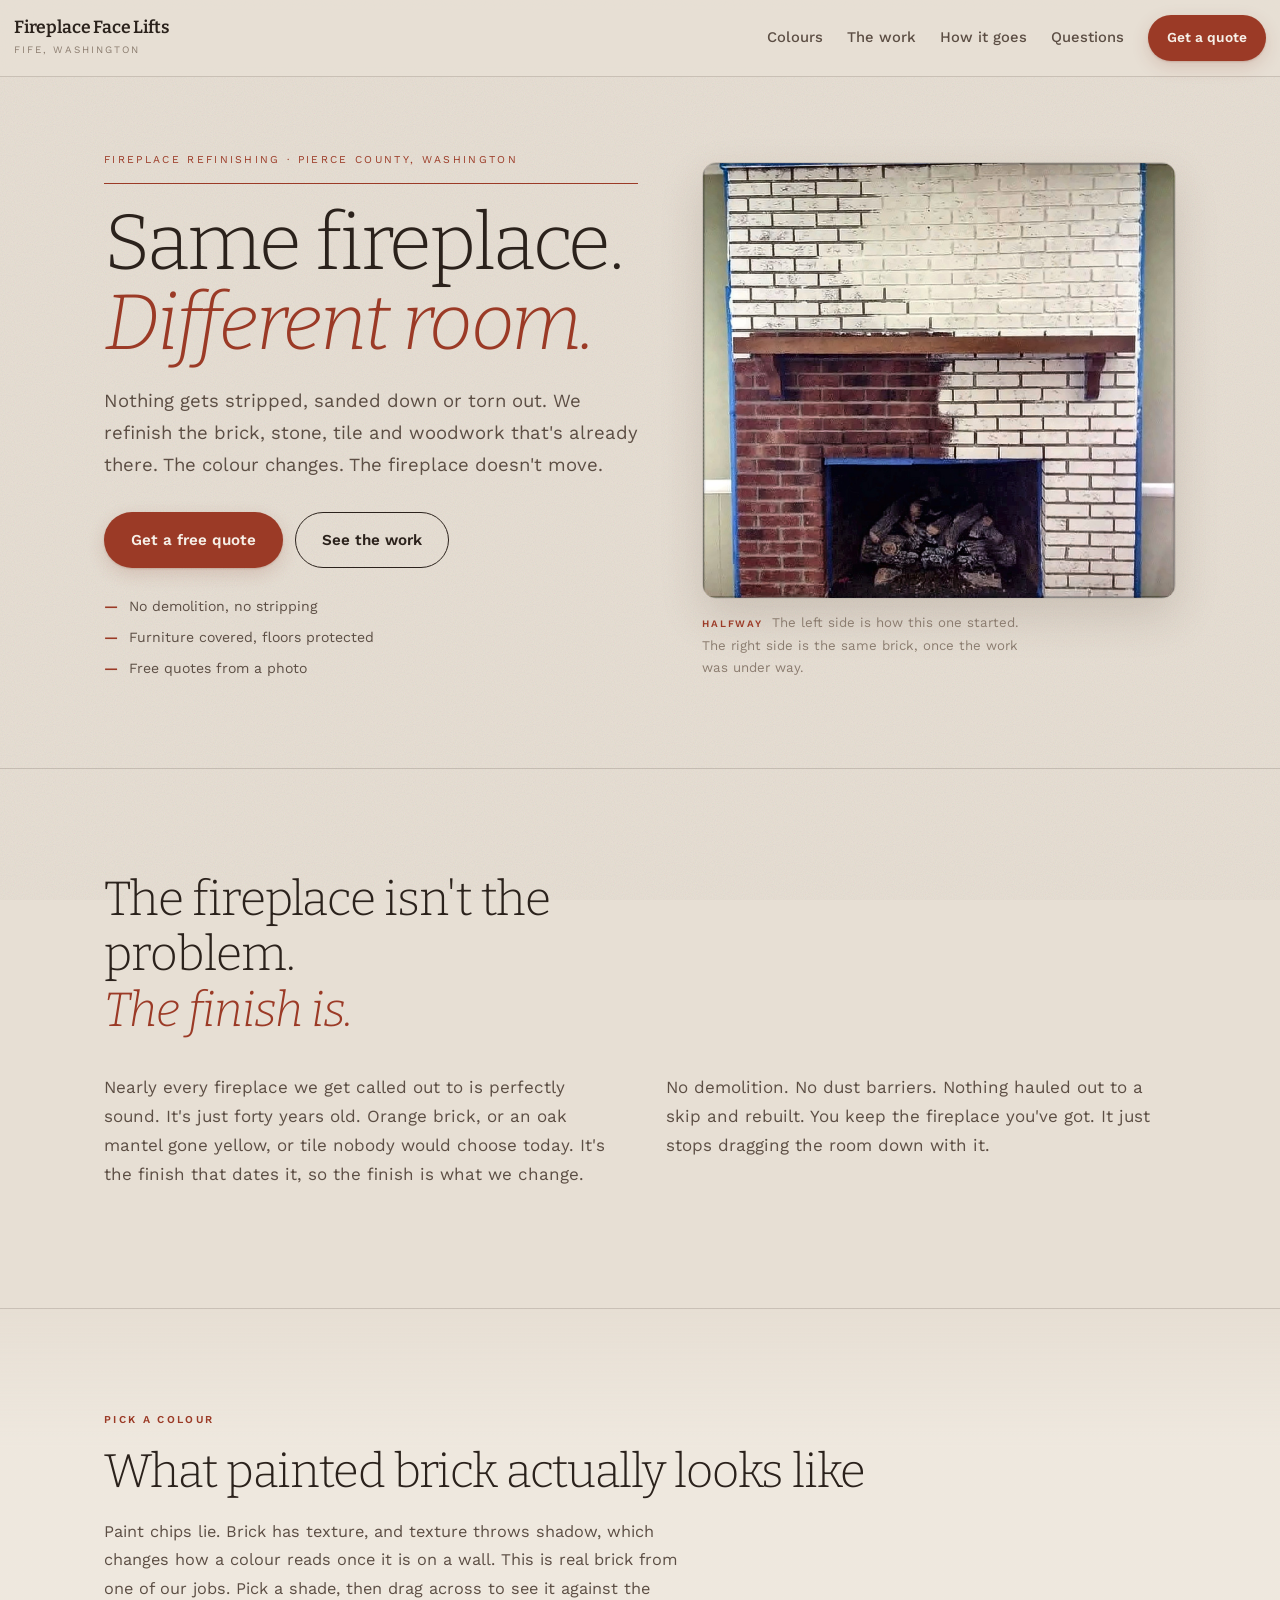
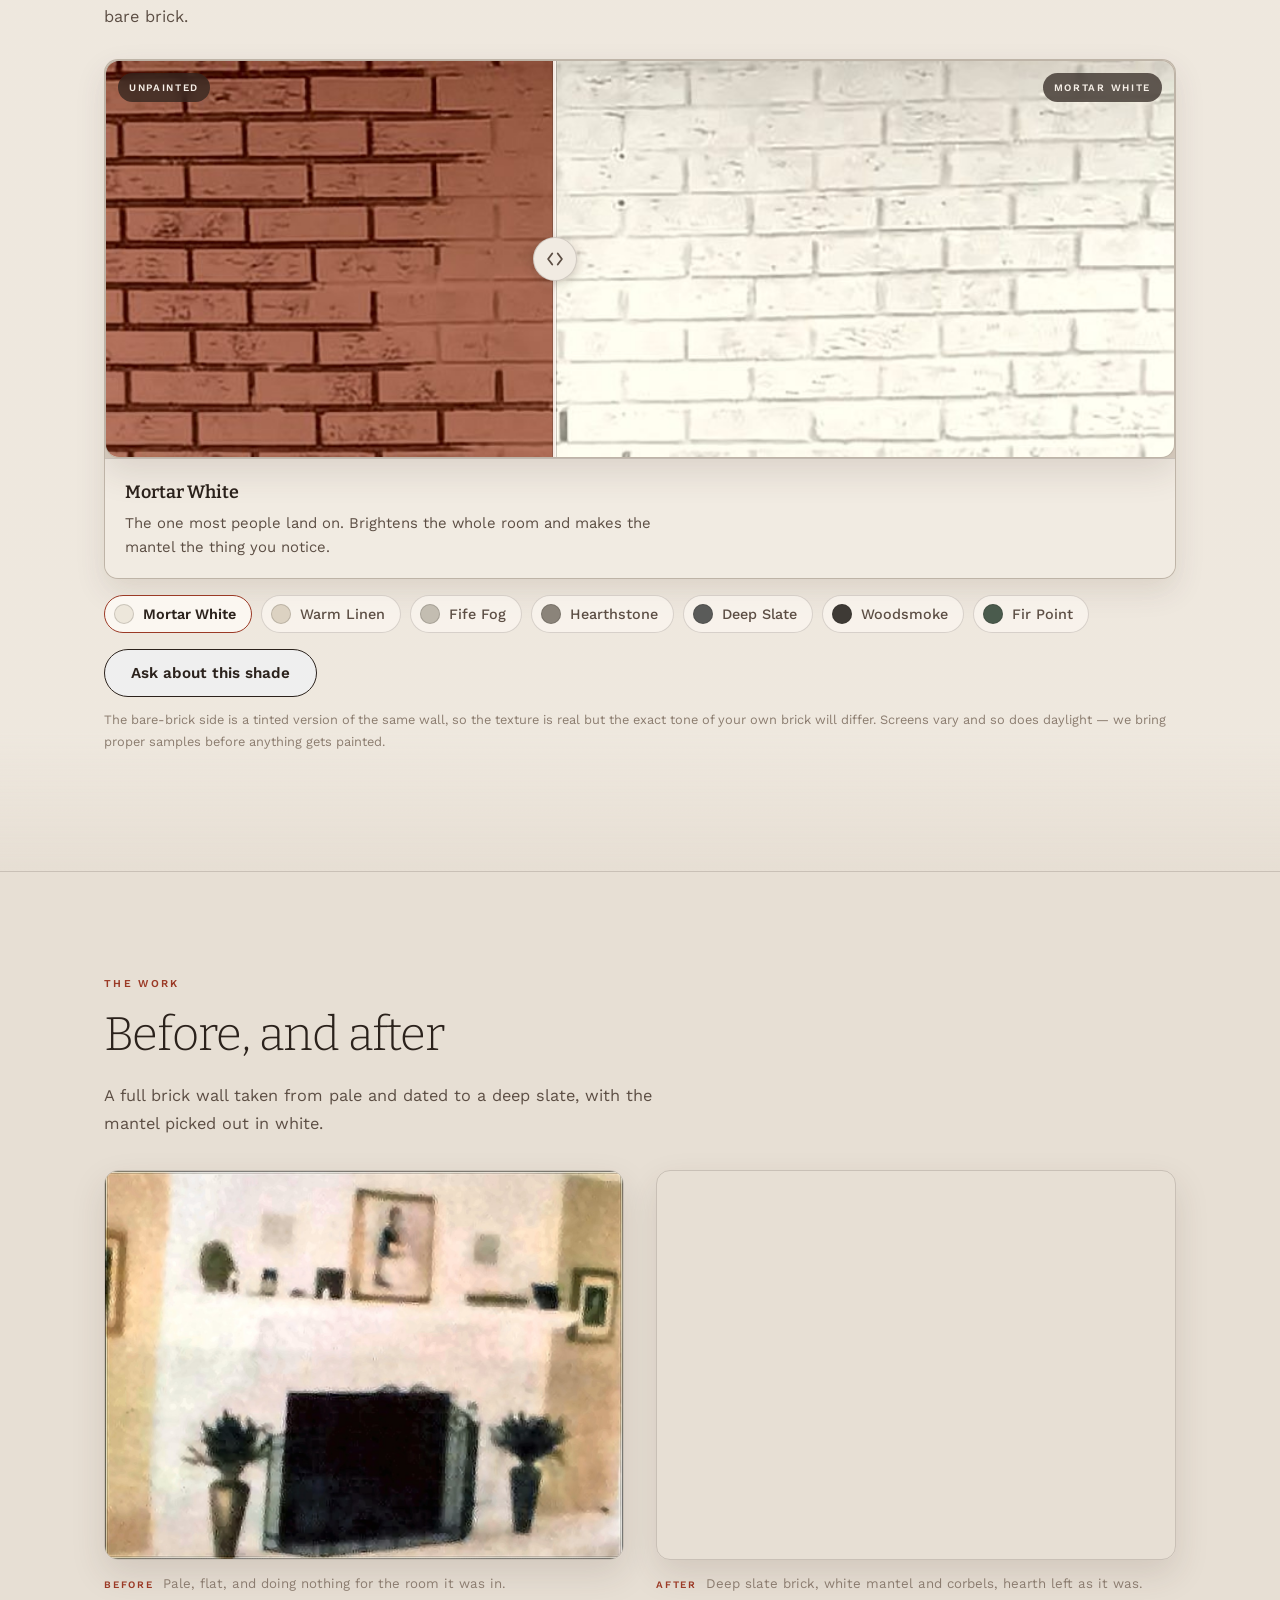
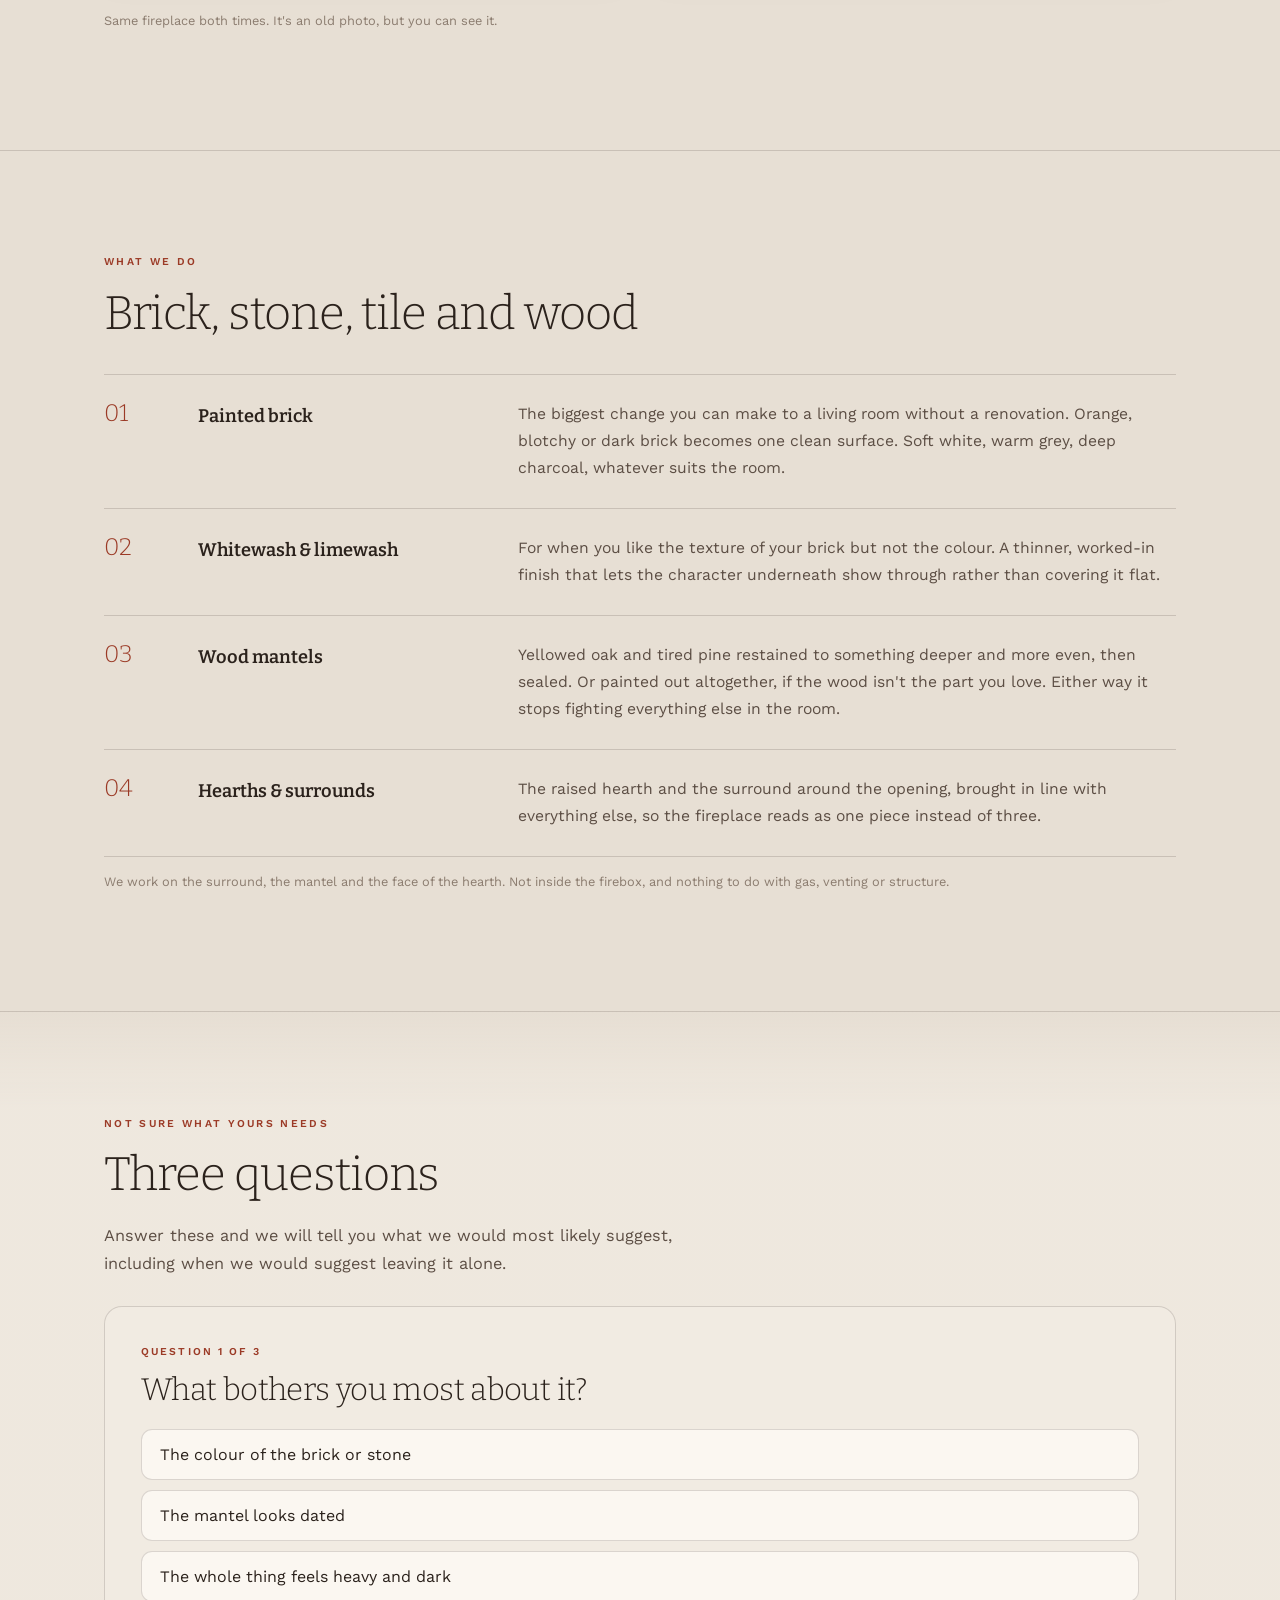
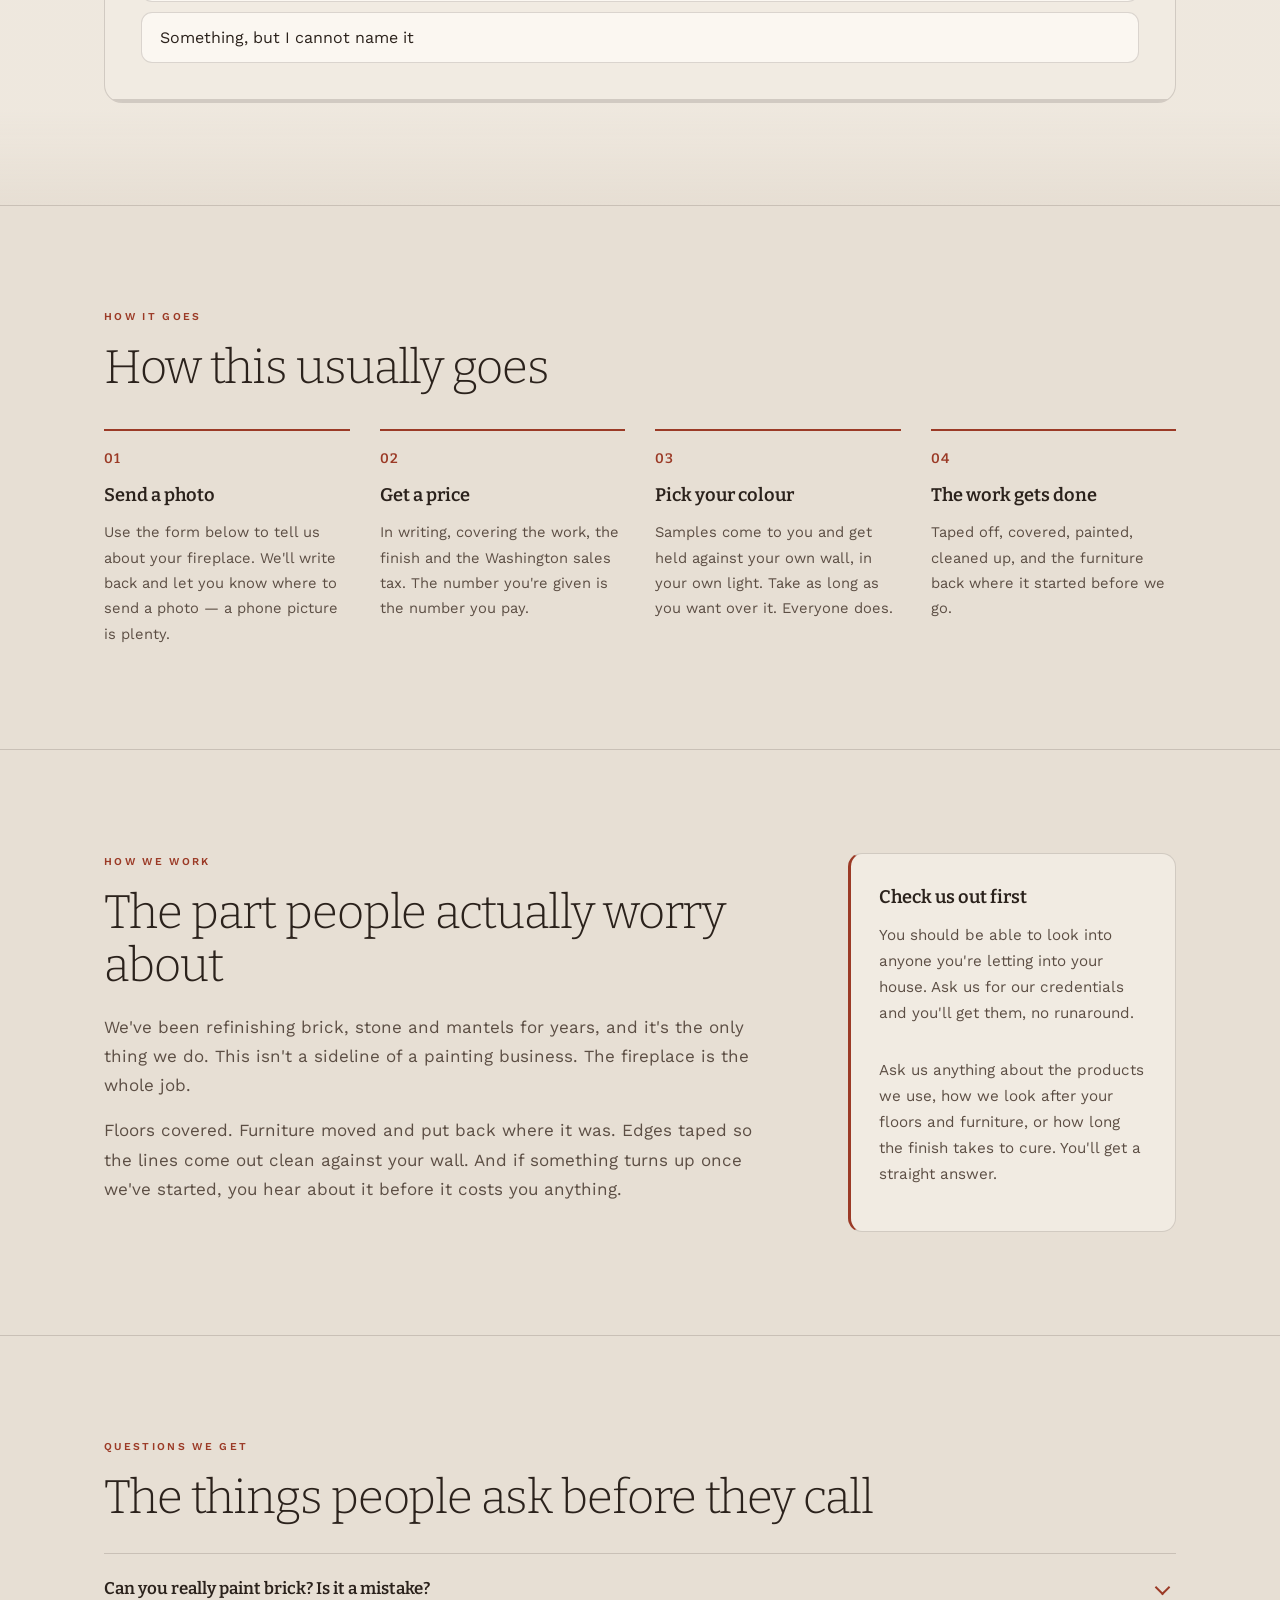
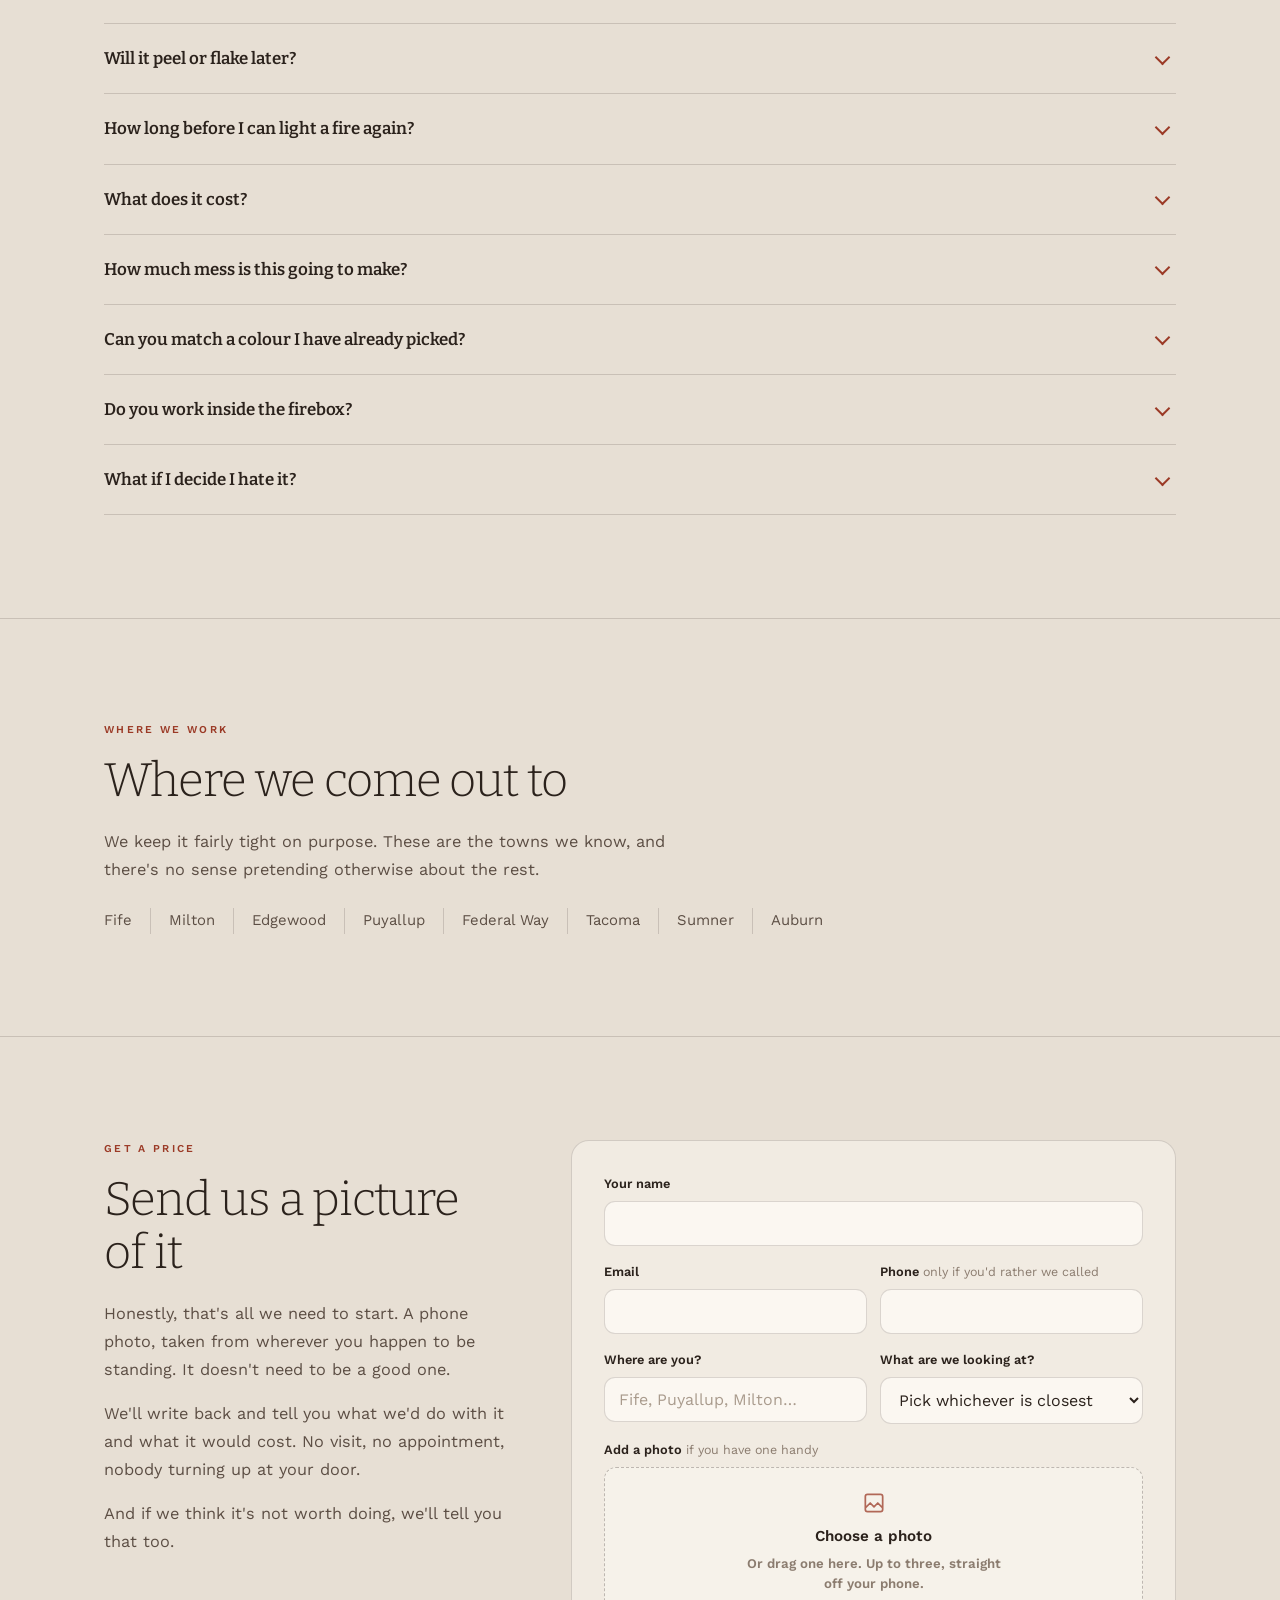
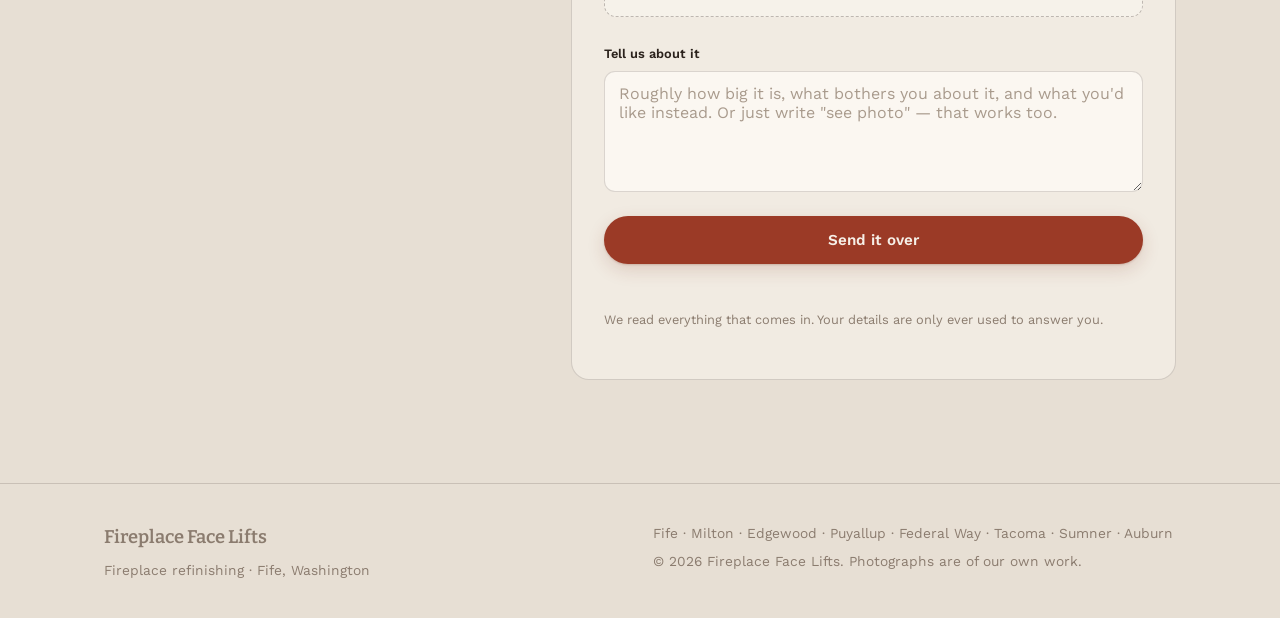
==== commit d7eb90d9: "Add structured data, photo uploader, reviews, customer receipt Structured data - LocalBusiness JSON-" ====
--- a/index.html
+++ b/index.html
@@ -5,12 +5,12 @@
 <meta name="viewport" content="width=device-width, initial-scale=1">
 <title>Fireplace Face Lifts — Fireplace Refinishing in Fife &amp; Pierce County, WA</title>
 <meta name="description" content="We refinish tired fireplaces without stripping, sanding or tearing anything out — brick, stone, tile and wood mantels. Serving Fife, Milton, Edgewood, Puyallup, Federal Way and Tacoma.">
-<link rel="canonical" href="https://fireplacefacelifts.com/">
+<link rel="canonical" href="https://fireplacefacelifts.net/">
 <meta property="og:type" content="website">
 <meta property="og:site_name" content="Fireplace Face Lifts">
 <meta property="og:locale" content="en_US">
-<meta property="og:image" content="https://aetherandash.digital/fireplace-facelifts-card.jpg">
-<meta property="og:image:secure_url" content="https://aetherandash.digital/fireplace-facelifts-card.jpg">
+<meta property="og:image" content="https://fireplacefacelifts.net/fireplace-facelifts-card.jpg">
+<meta property="og:image:secure_url" content="https://fireplacefacelifts.net/fireplace-facelifts-card.jpg">
 <meta property="og:image:type" content="image/jpeg">
 <meta property="og:image:width" content="1200">
 <meta property="og:image:height" content="630">
@@ -18,15 +18,199 @@
 <meta name="twitter:card" content="summary_large_image">
 <meta name="twitter:title" content="Fireplace Face Lifts — Fife, Washington">
 <meta name="twitter:description" content="Same fireplace. Different room. Brick, stone, tile and wood mantels refinished in place.">
-<meta name="twitter:image" content="https://aetherandash.digital/fireplace-facelifts-card.jpg">
+<meta name="twitter:image" content="https://fireplacefacelifts.net/fireplace-facelifts-card.jpg">
 <meta name="theme-color" content="#E7DFD4">
-<link rel="apple-touch-icon" href="https://aetherandash.digital/fireplace-facelifts-icon.png">
+<link rel="apple-touch-icon" href="https://fireplacefacelifts.net/fireplace-facelifts-icon.png">
 <meta property="og:title" content="Fireplace Face Lifts — Pierce County, WA">
 <meta property="og:description" content="Same fireplace. Different room. Brick, stone, tile and mantels refinished in place.">
-<meta property="og:url" content="https://fireplacefacelifts.com/">
+<meta property="og:url" content="https://fireplacefacelifts.net/">
 <link rel="icon" href="assets/favicon.svg" type="image/svg+xml">
 <link href="https://fonts.googleapis.com/css2?family=Bitter:ital,wght@0,300;0,400;0,600;1,300&family=Work+Sans:wght@400;500;600&display=swap" rel="stylesheet">
 <link rel="stylesheet" href="assets/styles.css">
+<script type="application/ld+json">
+{
+"@context": "https://schema.org",
+"@type": "HomeAndConstructionBusiness",
+"@id": "https://fireplacefacelifts.net/#business",
+"name": "Fireplace Face Lifts",
+"url": "https://fireplacefacelifts.net/",
+"image": "https://fireplacefacelifts.net/fireplace-facelifts-card.jpg",
+"description": "Fireplace refinishing in Pierce County, Washington. Brick, stone, tile and wood mantels refinished in place — no stripping, no sanding, nothing torn out.",
+"areaServed": [
+{
+"@type": "City",
+"name": "Fife",
+"addressRegion": "WA",
+"addressCountry": "US"
+},
+{
+"@type": "City",
+"name": "Milton",
+"addressRegion": "WA",
+"addressCountry": "US"
+},
+{
+"@type": "City",
+"name": "Edgewood",
+"addressRegion": "WA",
+"addressCountry": "US"
+},
+{
+"@type": "City",
+"name": "Puyallup",
+"addressRegion": "WA",
+"addressCountry": "US"
+},
+{
+"@type": "City",
+"name": "Federal Way",
+"addressRegion": "WA",
+"addressCountry": "US"
+},
+{
+"@type": "City",
+"name": "Tacoma",
+"addressRegion": "WA",
+"addressCountry": "US"
+},
+{
+"@type": "City",
+"name": "Sumner",
+"addressRegion": "WA",
+"addressCountry": "US"
+},
+{
+"@type": "City",
+"name": "Auburn",
+"addressRegion": "WA",
+"addressCountry": "US"
+}
+],
+"address": {
+"@type": "PostalAddress",
+"addressLocality": "Fife",
+"addressRegion": "WA",
+"addressCountry": "US"
+},
+"knowsAbout": [
+"fireplace refinishing",
+"painted brick",
+"limewash",
+"whitewash",
+"mantel refinishing"
+],
+"hasOfferCatalog": {
+"@type": "OfferCatalog",
+"name": "Fireplace refinishing services",
+"itemListElement": [
+{
+"@type": "Offer",
+"itemOffered": {
+"@type": "Service",
+"name": "Painted brick",
+"description": "Brick fireplace surrounds painted in place, without stripping or sanding."
+}
+},
+{
+"@type": "Offer",
+"itemOffered": {
+"@type": "Service",
+"name": "Whitewash and limewash",
+"description": "A thinner, worked-in finish that keeps the texture of the brick visible."
+}
+},
+{
+"@type": "Offer",
+"itemOffered": {
+"@type": "Service",
+"name": "Wood mantel refinishing",
+"description": "Mantels restained to an even tone and sealed, or painted out entirely."
+}
+},
+{
+"@type": "Offer",
+"itemOffered": {
+"@type": "Service",
+"name": "Hearth and surround refinishing",
+"description": "Raised hearths and surrounds brought in line with the rest of the fireplace."
+}
+}
+]
+}
+}
+</script>
+<script type="application/ld+json">
+{
+"@context": "https://schema.org",
+"@type": "FAQPage",
+"mainEntity": [
+{
+"@type": "Question",
+"name": "Can you really paint brick? Is it a mistake?",
+"acceptedAnswer": {
+"@type": "Answer",
+"text": "It is close to permanent. Taking it back off is a far bigger and messier job than putting it on, so it is worth sitting with rather than deciding on a whim. That said, it is the biggest change you can make to a living room without a renovation. And if you like the texture and only want the colour taken down, a limewash is the middle option most people do not know exists."
+}
+},
+{
+"@type": "Question",
+"name": "Will it peel or flake later?",
+"acceptedAnswer": {
+"@type": "Answer",
+"text": "Not if the surface is prepared properly and the right products go on. Brick is porous, so it needs a masonry primer that soaks in rather than sitting on top. Cheap paint straight onto dirty brick is where the horror stories come from."
+}
+},
+{
+"@type": "Question",
+"name": "How long before I can light a fire again?",
+"acceptedAnswer": {
+"@type": "Answer",
+"text": "Touch dry the same day, but the finish keeps hardening for a while after that. We will give you a straight answer for the specific product on your job before we leave."
+}
+},
+{
+"@type": "Question",
+"name": "What does it cost?",
+"acceptedAnswer": {
+"@type": "Answer",
+"text": "It comes down to size more than anything. A small surround and a floor-to-ceiling wall are very different jobs, then it depends whether the mantel and hearth are included. There is no single honest number we can put on a web page, which is why the quote is free and in writing. The price we give includes Washington sales tax, so the number you are told is the number you pay."
+}
+},
+{
+"@type": "Question",
+"name": "How much mess is this going to make?",
+"acceptedAnswer": {
+"@type": "Answer",
+"text": "Less than you are picturing. Nothing gets stripped, sanded down or torn out, so there is no demolition dust. Floors get covered, furniture gets moved and put back, and edges get taped so the lines come out clean against your wall."
+}
+},
+{
+"@type": "Question",
+"name": "Can you match a colour I have already picked?",
+"acceptedAnswer": {
+"@type": "Answer",
+"text": "Usually. Bring the chip or the paint name and we will work to it. Worth knowing that colours read differently on brick than on a flat wall, because the texture throws shadow. We will show you a sample on your own fireplace before committing."
+}
+},
+{
+"@type": "Question",
+"name": "Do you work inside the firebox?",
+"acceptedAnswer": {
+"@type": "Answer",
+"text": "No. We work on the surround, the mantel and the face of the hearth. Nothing inside the firebox, and nothing to do with gas, venting or structure. If that is what you need we will say so and point you at someone who does it."
+}
+},
+{
+"@type": "Question",
+"name": "What if I decide I hate it?",
+"acceptedAnswer": {
+"@type": "Answer",
+"text": "This is why we push the sample step and why we would rather talk you out of a colour than let you find out afterwards. Take as long as you want over that part. Everyone does."
+}
+}
+]
+}
+</script>
 </head>
 <body>
 
@@ -123,7 +307,7 @@
   <p class="eyebrow">The work</p>
   <h2>Before, and after</h2>
   <p class="sub">A full brick wall taken from pale and dated to a deep slate, with the mantel picked out in white.</p>
-  <div class="pair">
+  <div class="pair" id="gallery">
     <figure class="plate reveal">
       <img src="assets/work/before-pale.jpg" width="1240" height="929" loading="lazy" decoding="async"
            alt="A pale brick fireplace with a raised hearth, before refinishing">
@@ -135,7 +319,7 @@
       <figcaption><span class="tag">After</span>Deep slate brick, white mantel and corbels, hearth left as it was.</figcaption>
     </figure>
   </div>
-  <p class="fine">Same fireplace both times. It's an old photo, but you can see it.</p>
+  <p class="fine" id="work-note">Same fireplace both times. It's an old photo, but you can see it.</p>
 </div></section>
 
 <section class="s"><div class="wrap">
@@ -258,6 +442,12 @@
     <details><summary>What if I decide I hate it?</summary>
       <p>This is why we push the sample step and why we would rather talk you out of a colour than let you find out afterwards. Take as long as you want over that part. Everyone does.</p></details>
   </div>
+</div></section>
+
+<section class="s alt-tint" id="reviews" hidden><div class="wrap">
+  <p class="eyebrow">From neighbours</p>
+  <h2>What people have said</h2>
+  <div class="revs" id="revs"></div>
 </div></section>
 
 <section class="s"><div class="wrap">
--- a/assets/styles.css
+++ b/assets/styles.css
@@ -421,3 +421,16 @@
 @media (max-width:620px){
   .compare-stage{ aspect-ratio:880/420 }   /* a little taller so the texture still reads */
 }
+
+/* ── reviews on the homepage ──────────────────────────────────────────── */
+.revs{ display:grid; grid-template-columns:repeat(auto-fit,minmax(280px,1fr)); gap:18px; margin-top:28px }
+.rev{
+  background:var(--clay-2); border:1px solid var(--rule); border-radius:14px;
+  padding:24px 26px; display:flex; flex-direction:column; gap:12px;
+}
+.rev-stars{ color:var(--brick); letter-spacing:.14em; font-size:.92rem }
+.rev-quote{ margin:0; color:var(--ink); font-size:1.01rem; line-height:1.7; flex:1 }
+.rev-who{ margin:0; font-size:.88rem; color:var(--ink-3) }
+.rev-who b{ color:var(--ink-2); font-weight:600 }
+
+[hidden]{ display:none !important }
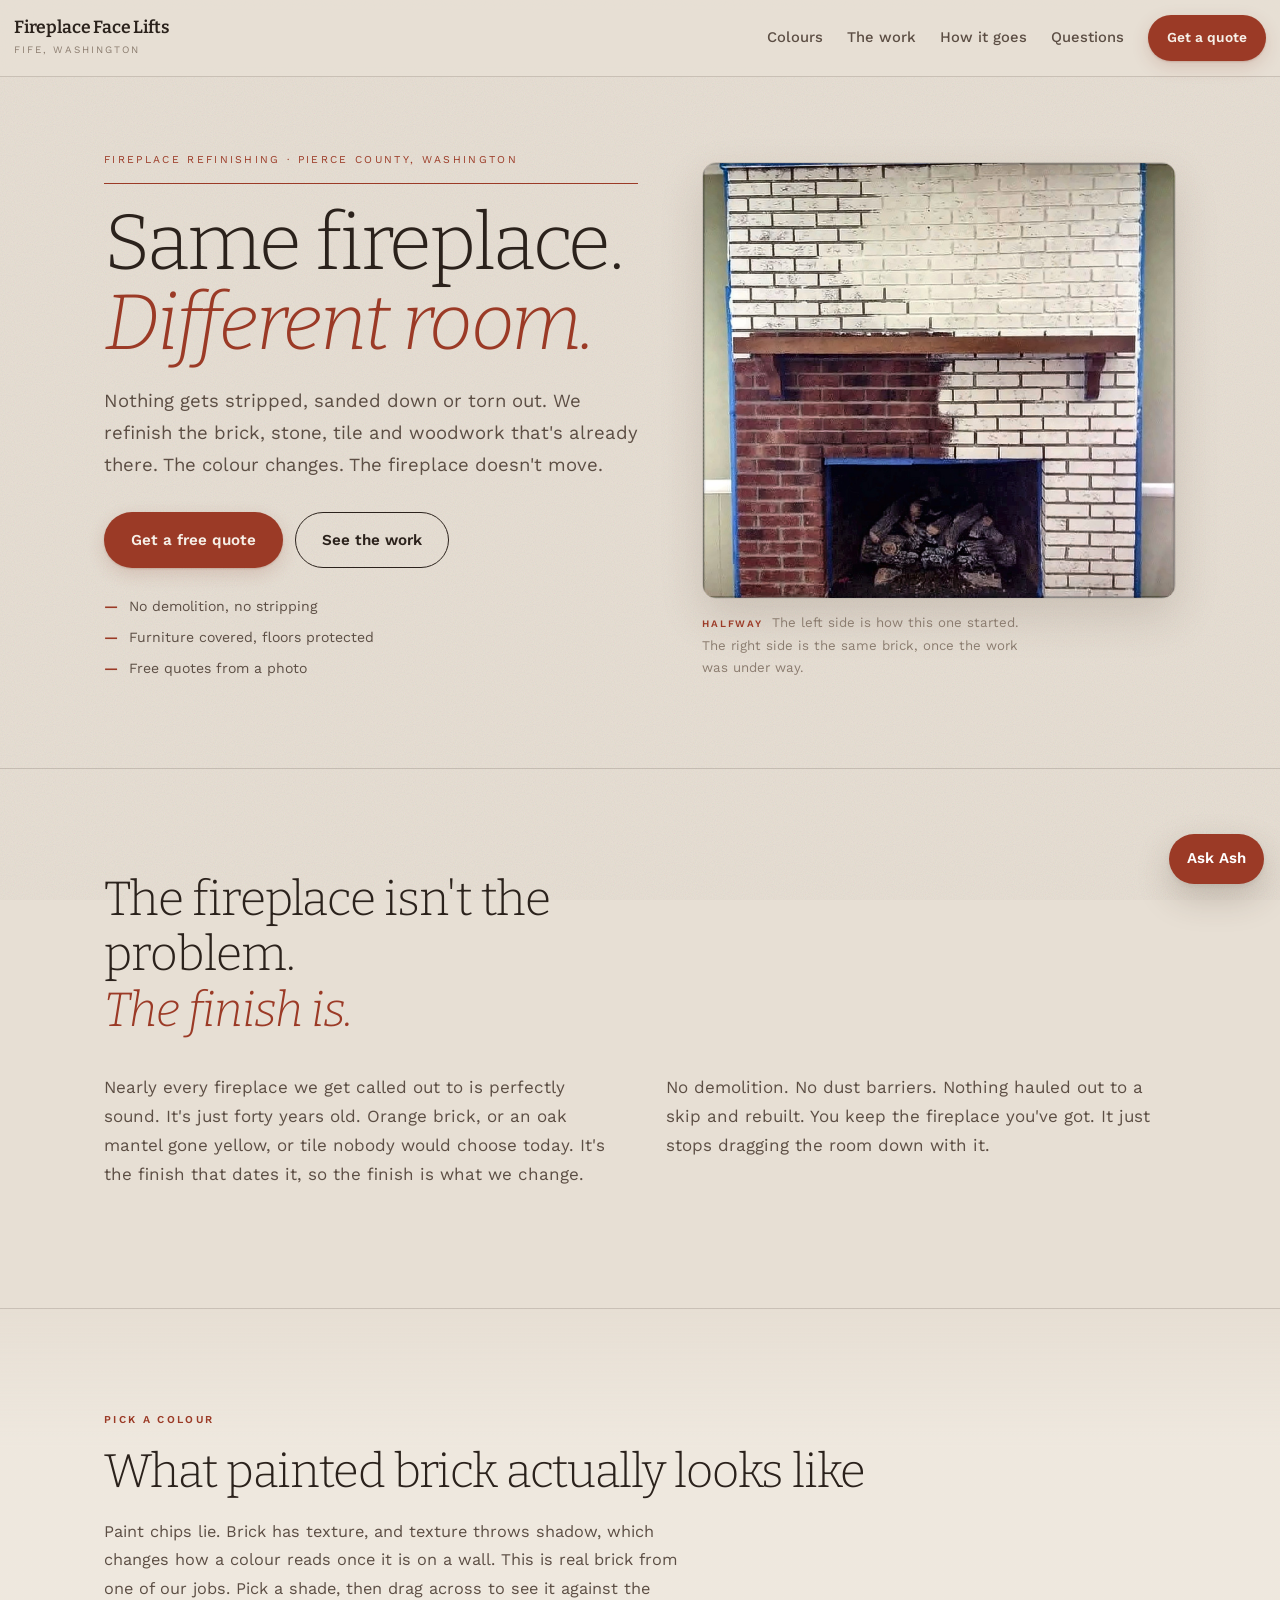
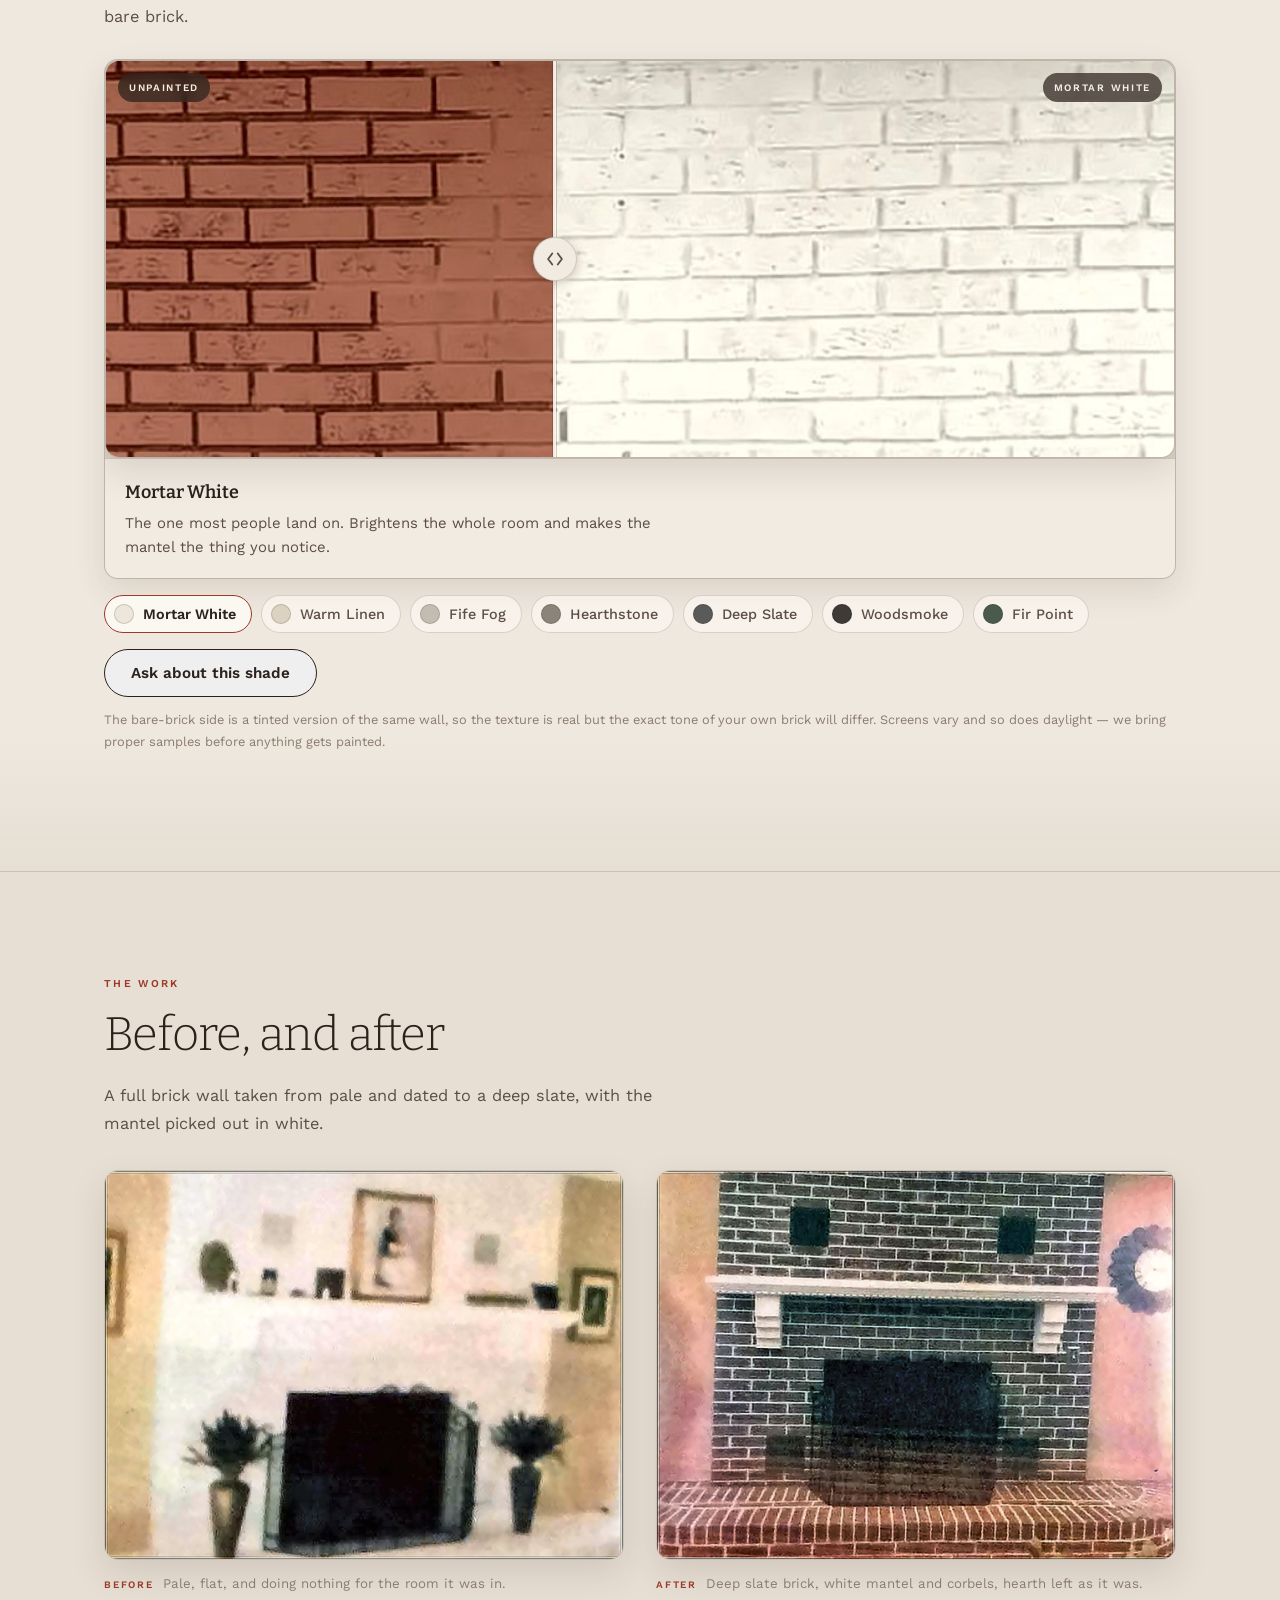
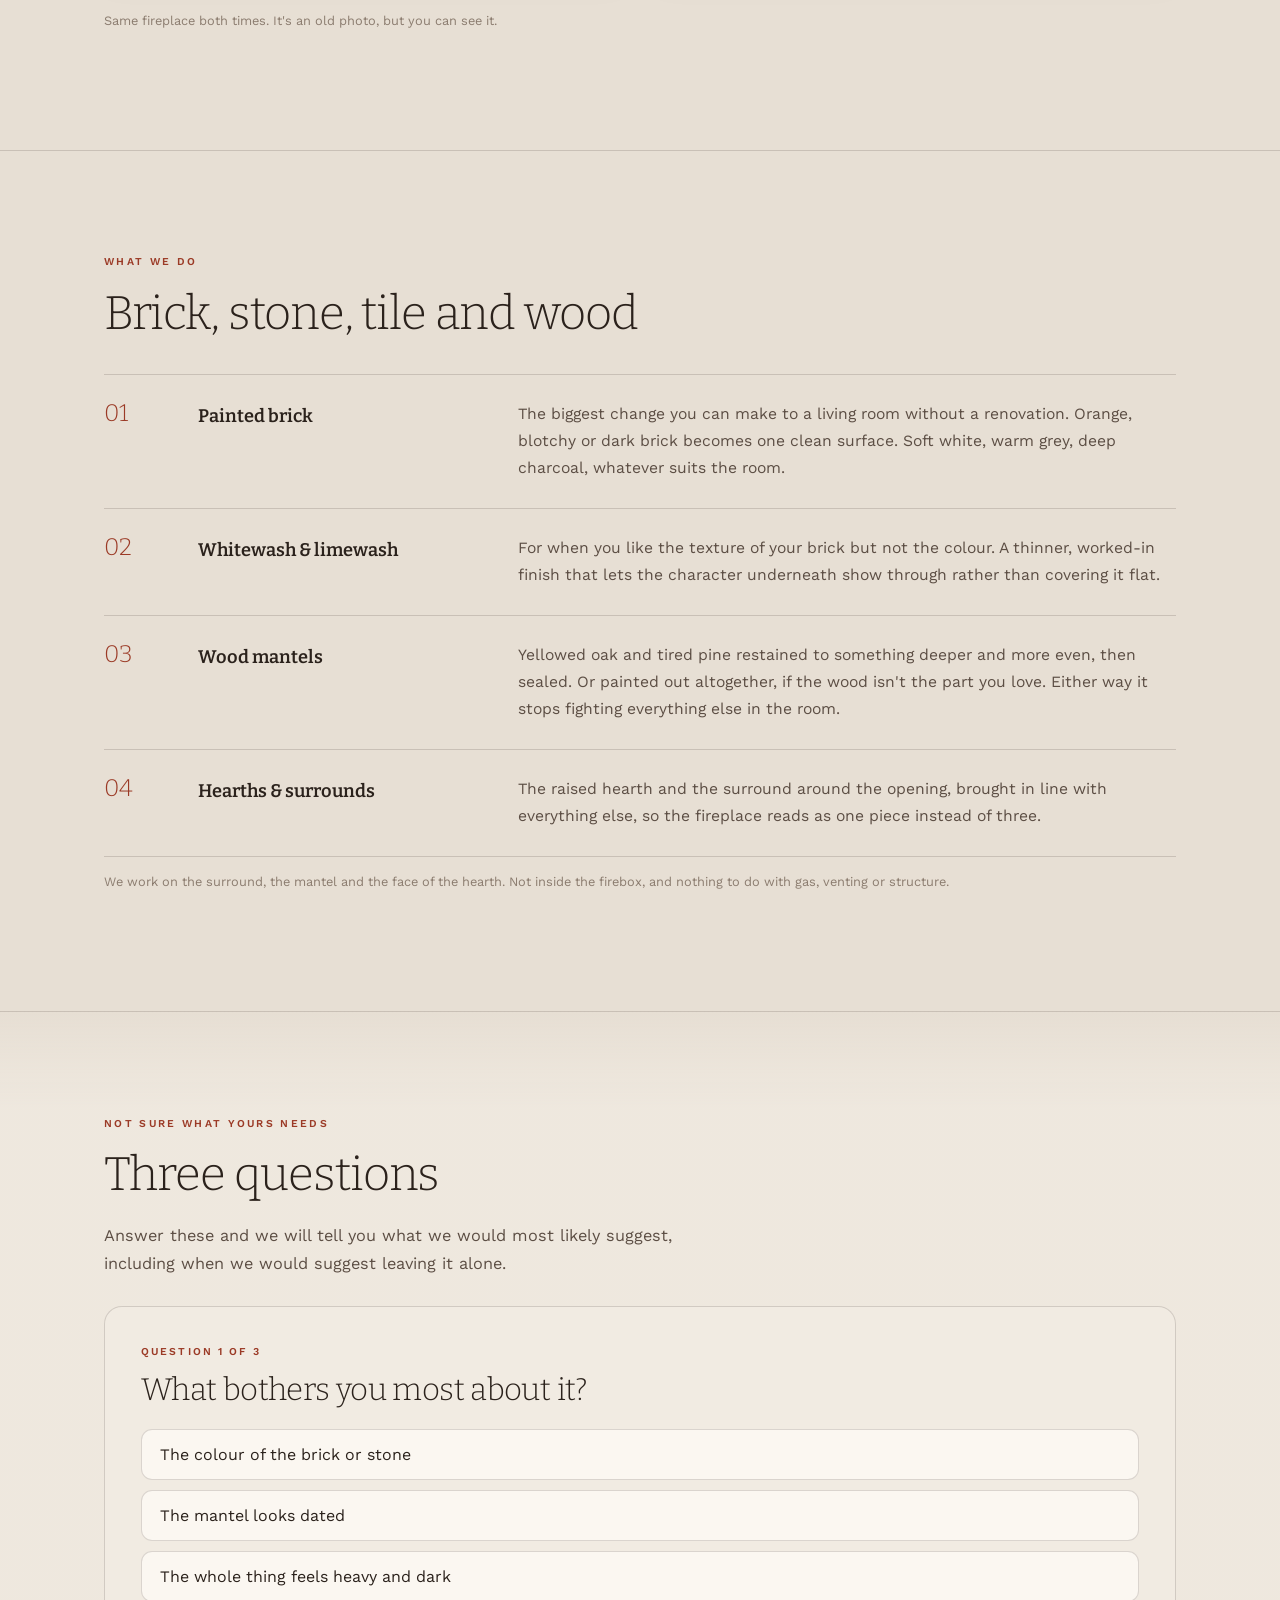
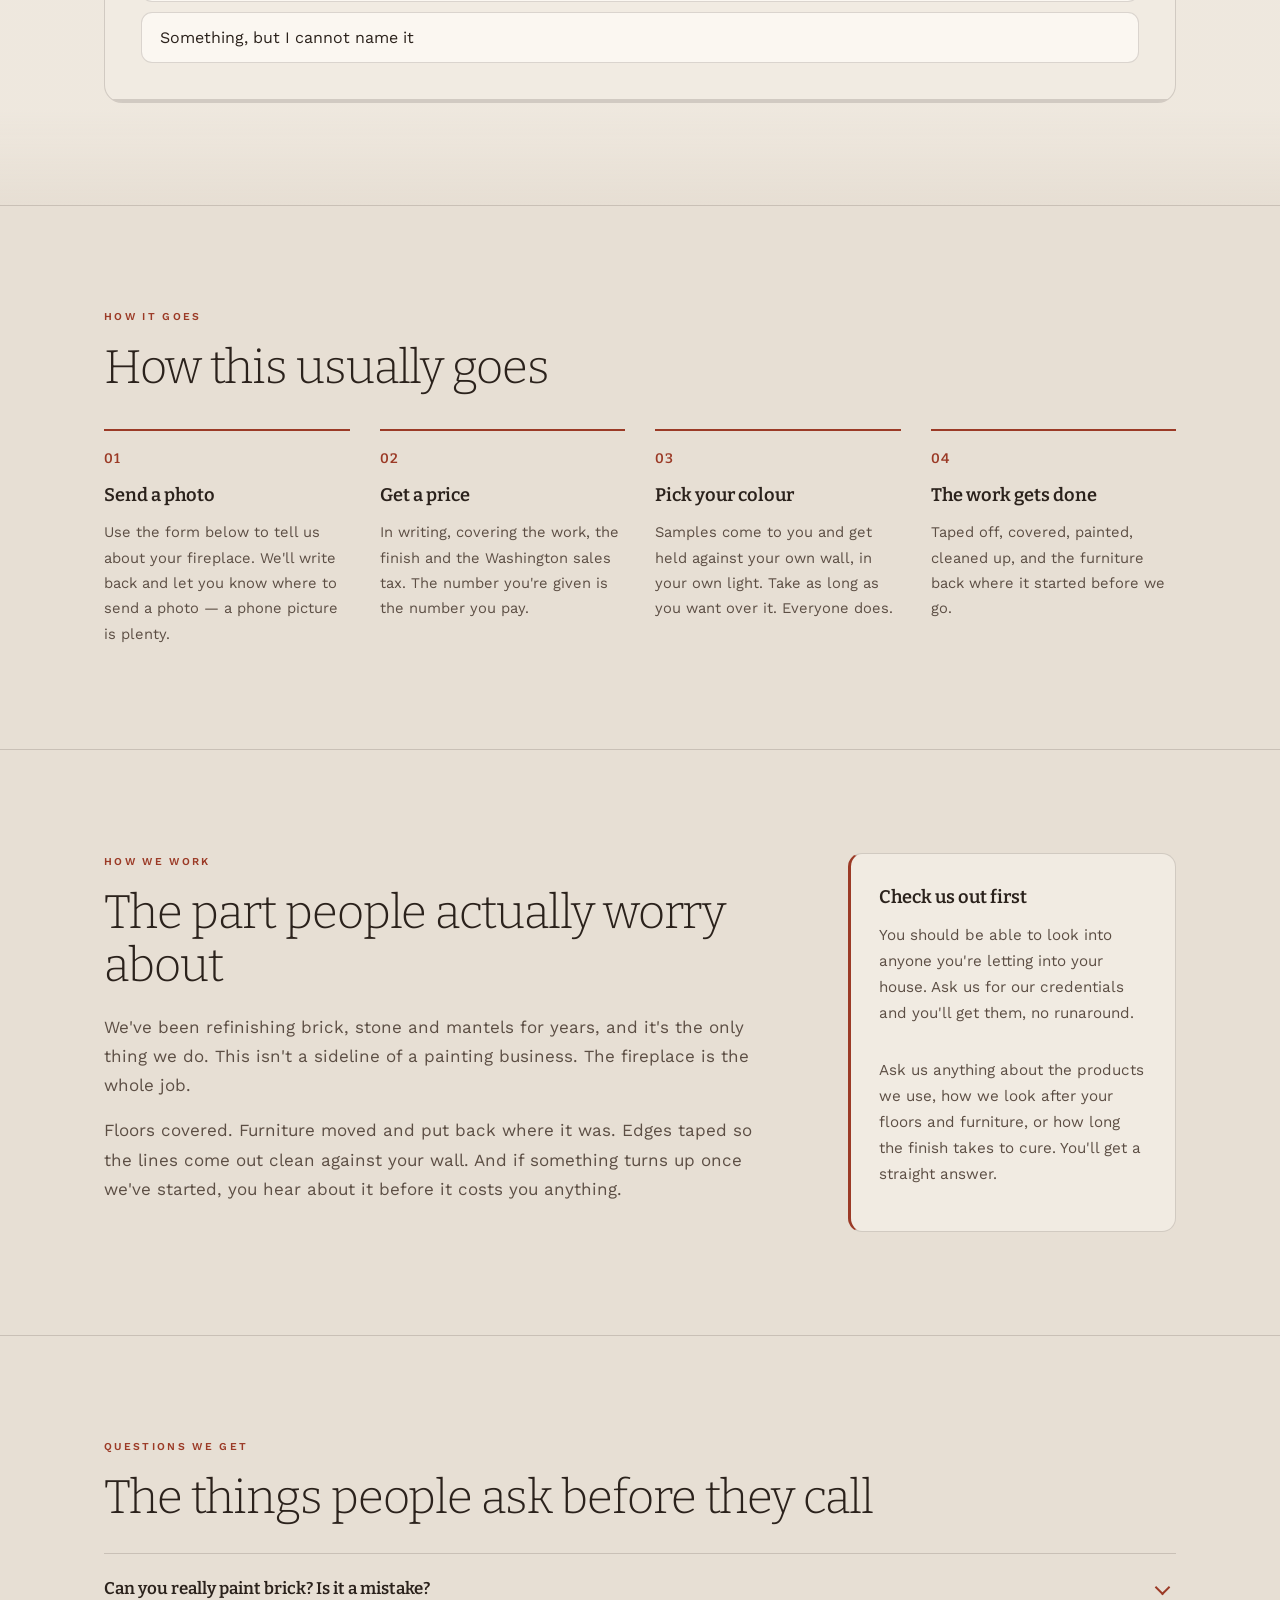
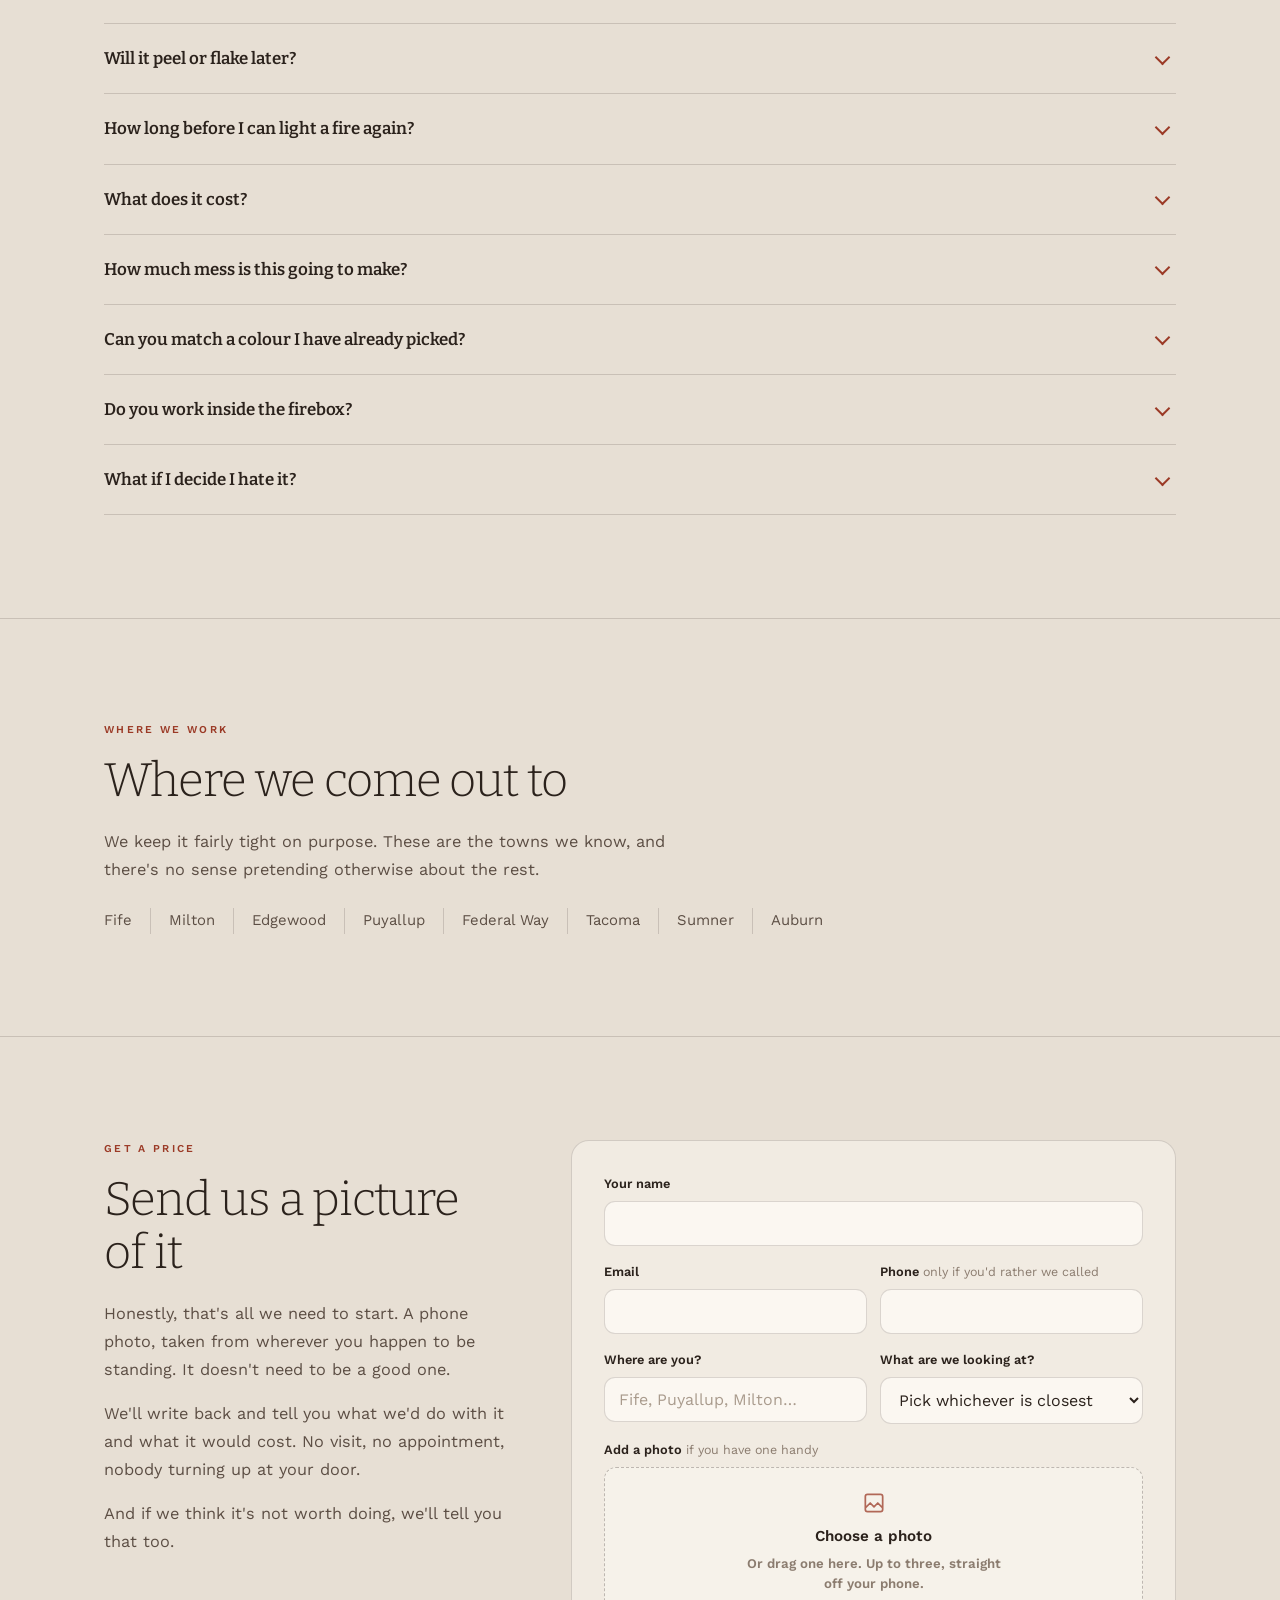
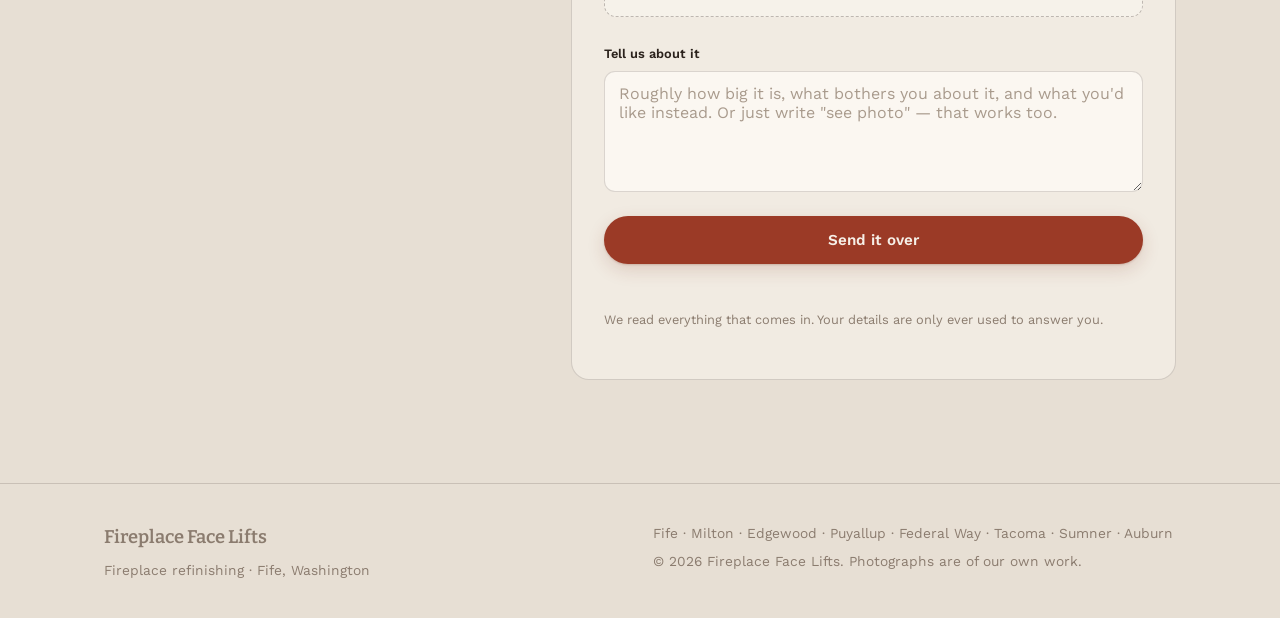
==== commit ab4819a1: "Add Ask Ash assistant Ash answers visitor questions from the public homepage only, speaks as 'we', n" ====
--- a/index.html
+++ b/index.html
@@ -512,5 +512,6 @@
 </div></footer>
 
 <script src="assets/app.js"></script>
+<script src="assets/ash.js" defer></script>
 </body>
 </html>
